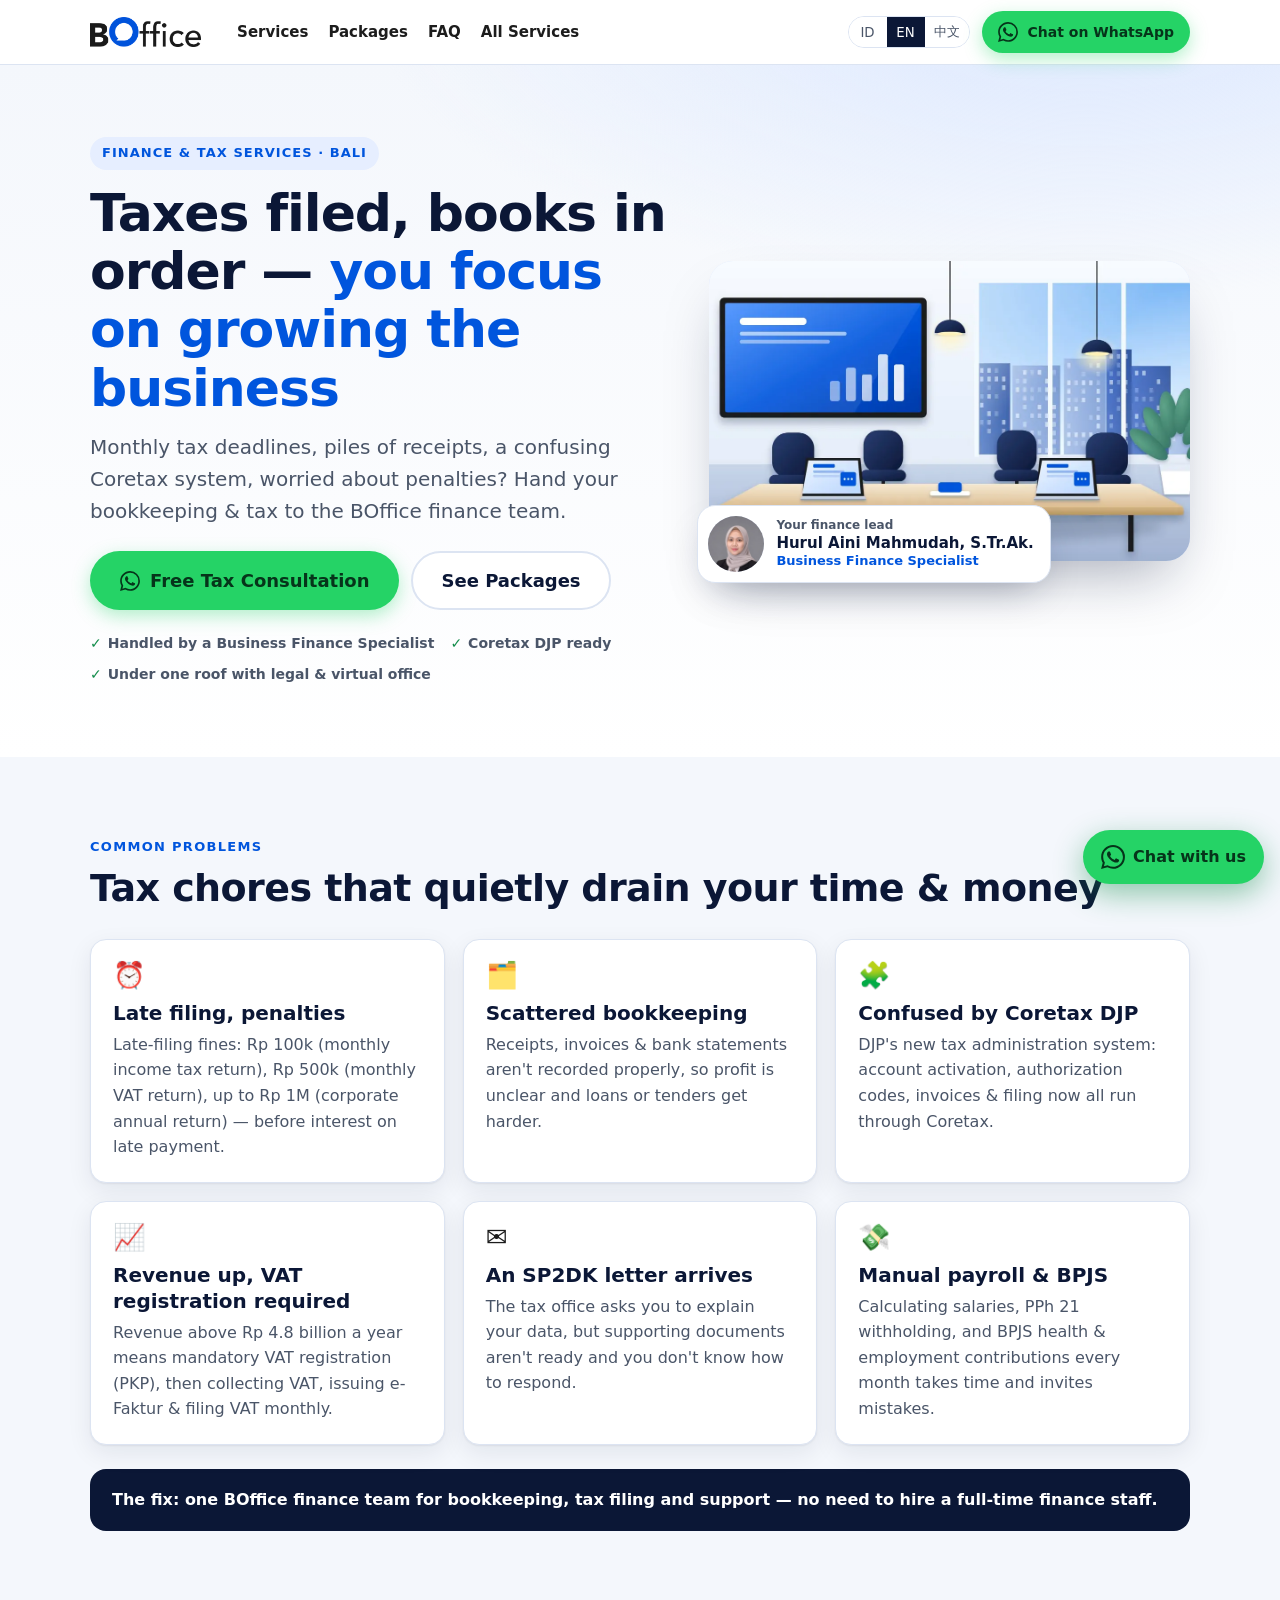
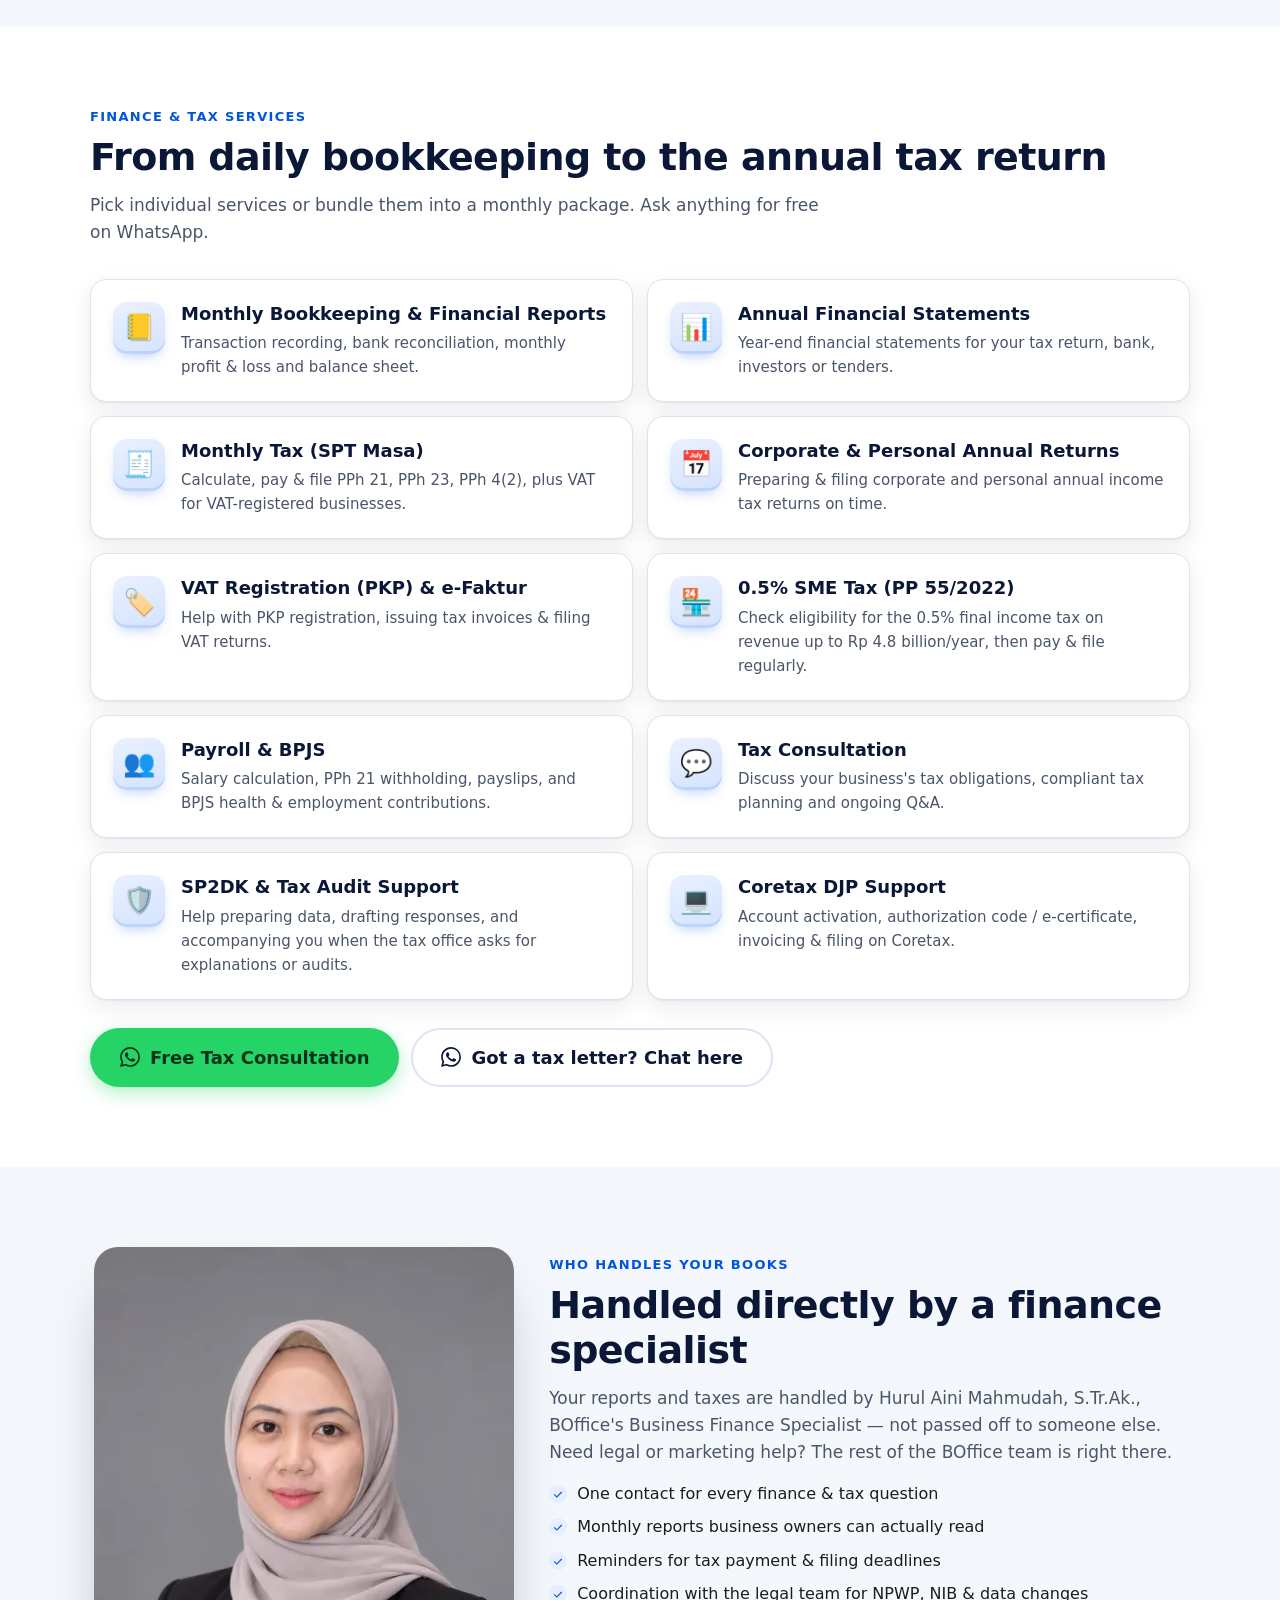
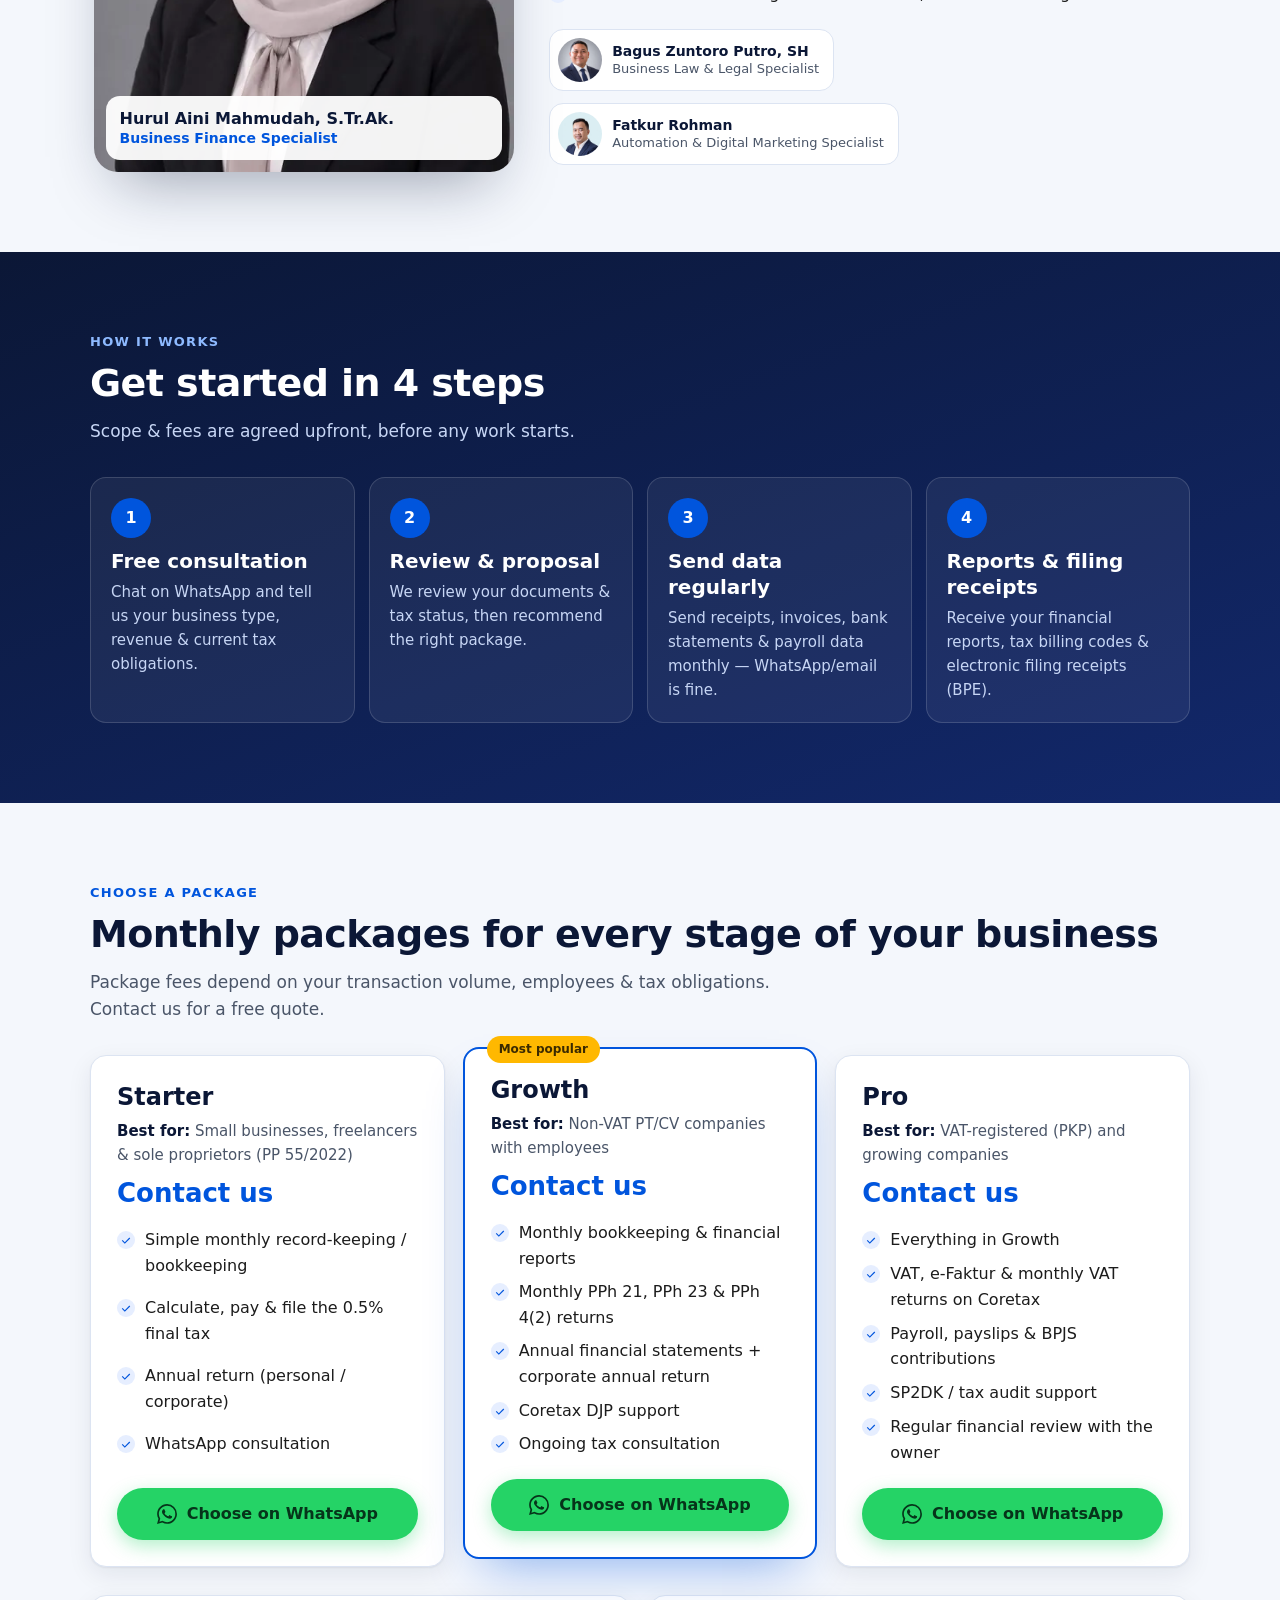
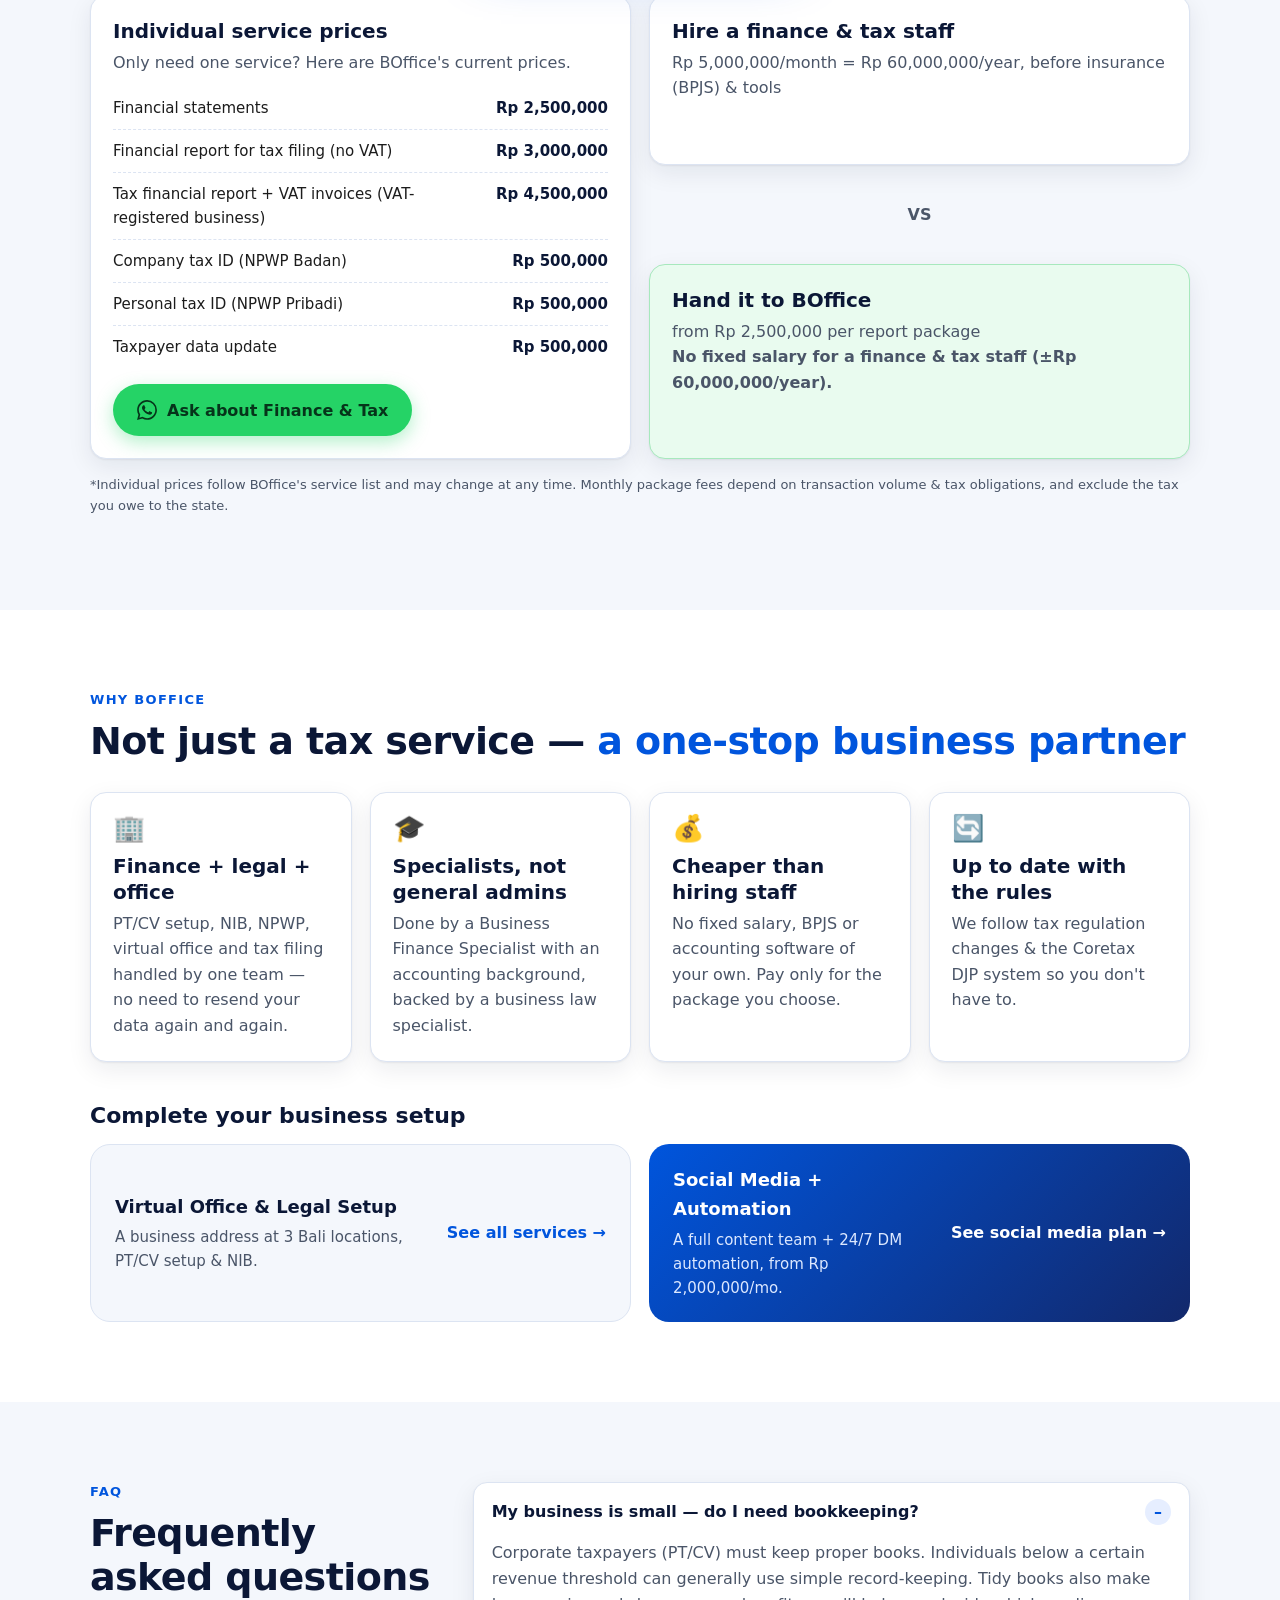
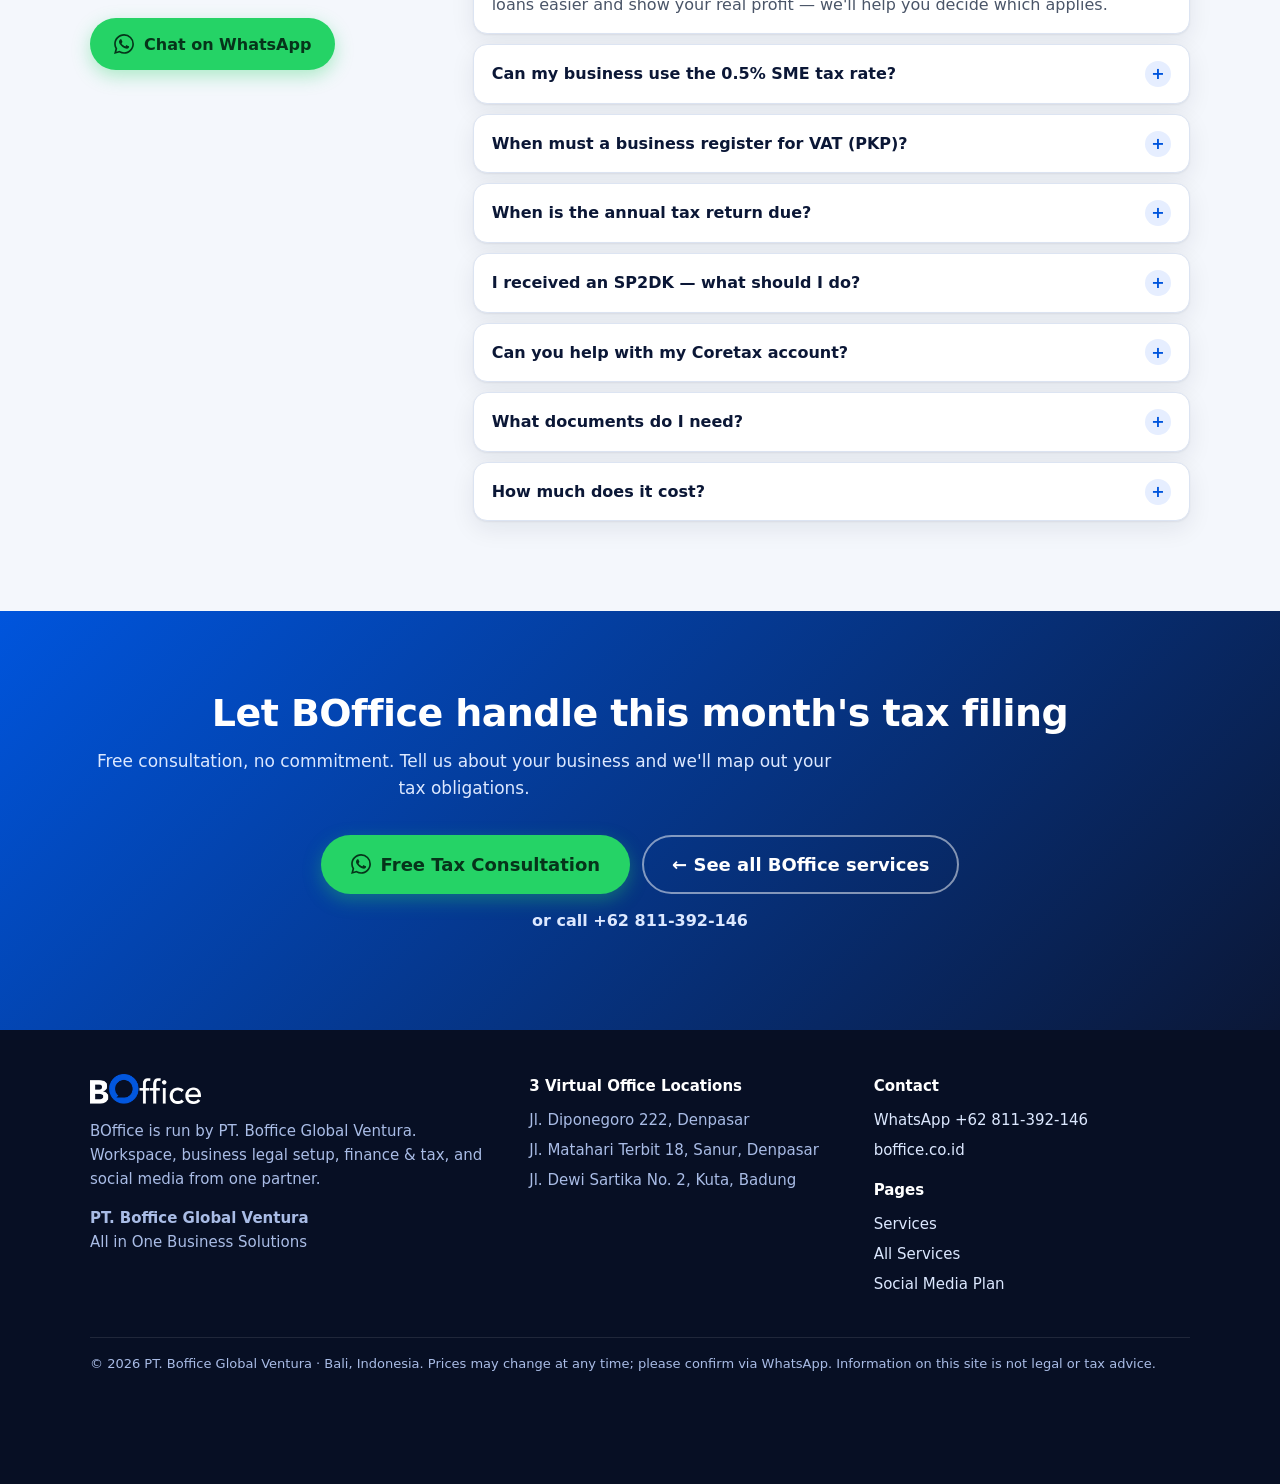
==== keuangan.html @ 2fb8b318 "Add Keuangan & Pajak landing page (ID/EN/ZH), nav links, gitignore" ====
<!doctype html>
<html lang="id"><head>
<meta charset="utf-8"><meta name="viewport" content="width=device-width,initial-scale=1">
<title data-i18n-title="keu_title">Jasa Pembukuan, Laporan Keuangan & Pajak di Bali | BOffice</title>
<meta name="description" content="Pembukuan bulanan, laporan keuangan, PPh 21/23/4(2), PPN & e-Faktur, SPT Tahunan, pajak UMKM 0,5%, payroll & BPJS, hingga pendampingan SP2DK & Coretax DJP. Konsultasi gratis via WhatsApp." data-i18n-meta="keu_desc">
<meta property="og:title" content="Jasa Pembukuan, Laporan Keuangan & Pajak di Bali | BOffice" data-i18n-meta="keu_title"><meta property="og:description" content="Pembukuan bulanan, laporan keuangan, PPh 21/23/4(2), PPN & e-Faktur, SPT Tahunan, pajak UMKM 0,5%, payroll & BPJS, hingga pendampingan SP2DK & Coretax DJP. Konsultasi gratis via WhatsApp." data-i18n-meta="keu_desc">
<meta property="og:type" content="website"><meta property="og:url" content="https://boffice.co.id/keuangan.html">
<meta property="og:image" content="https://boffice.co.id/assets/office.webp"><meta name="theme-color" content="#0B1736">
<link rel="canonical" href="https://boffice.co.id/keuangan.html">
<link rel="icon" href="assets/favicon.webp" type="image/webp">
<link rel="preload" as="image" href="assets/meeting.webp">
<link rel="stylesheet" href="assets/styles.css">
<script src="assets/i18n.js" defer></script>
<script type="application/ld+json">{"@context": "https://schema.org", "@type": "LocalBusiness", "name": "BOffice", "legalName": "PT. Boffice Global Ventura", "slogan": "All in One Business Solutions", "url": "https://boffice.co.id/", "telephone": "+62811392146", "image": "https://boffice.co.id/assets/office.webp", "address": [{"@type": "PostalAddress", "streetAddress": "Jl. Diponegoro 222", "addressLocality": "Denpasar", "addressRegion": "Bali", "addressCountry": "ID"}, {"@type": "PostalAddress", "streetAddress": "Jl. Matahari Terbit 18, Sanur", "addressLocality": "Denpasar", "addressRegion": "Bali", "addressCountry": "ID"}, {"@type": "PostalAddress", "streetAddress": "Jl. Dewi Sartika No. 2, Kuta", "addressLocality": "Badung", "addressRegion": "Bali", "addressCountry": "ID"}]}</script>
</head><body data-page="keuangan">
<svg width="0" height="0" style="position:absolute" aria-hidden="true"><symbol id="wa" viewBox="0 0 24 24"><path fill="currentColor" d="M17.472 14.382c-.297-.149-1.758-.867-2.03-.967-.273-.099-.471-.148-.67.15-.197.297-.767.966-.94 1.164-.173.199-.347.223-.644.075-.297-.15-1.255-.463-2.39-1.475-.883-.788-1.48-1.761-1.653-2.059-.173-.297-.018-.458.13-.606.134-.133.298-.347.446-.52.149-.174.198-.298.298-.497.099-.198.05-.371-.025-.52-.075-.149-.669-1.612-.916-2.207-.242-.579-.487-.5-.669-.51-.173-.008-.371-.01-.57-.01-.198 0-.52.074-.792.372-.272.297-1.04 1.016-1.04 2.479 0 1.462 1.065 2.875 1.213 3.074.149.198 2.096 3.2 5.077 4.487.709.306 1.262.489 1.694.625.712.227 1.36.195 1.871.118.571-.085 1.758-.719 2.006-1.413.248-.694.248-1.289.173-1.413-.074-.124-.272-.198-.57-.347m-5.421 7.403h-.004a9.87 9.87 0 01-5.031-1.378l-.361-.214-3.741.982.998-3.648-.235-.374a9.86 9.86 0 01-1.51-5.26c.001-5.45 4.436-9.884 9.888-9.884 2.64 0 5.122 1.03 6.988 2.898a9.825 9.825 0 012.893 6.994c-.003 5.45-4.437 9.884-9.885 9.884m8.413-18.297A11.815 11.815 0 0012.05 0C5.495 0 .16 5.335.157 11.892c0 2.096.547 4.142 1.588 5.945L.057 24l6.305-1.654a11.882 11.882 0 005.683 1.448h.005c6.554 0 11.89-5.335 11.893-11.893a11.821 11.821 0 00-3.48-8.413Z"/></symbol></svg>
<a class="skip" href="#main" data-i18n="skip">Langsung ke konten</a>
<header class="hd"><div class="wrap">
<a class="logo" href="index.html"><img src="assets/logo.webp" width="400" height="108" data-i18n-attr="alt:logo_alt" alt="Logo BOffice"></a>
<nav class="nav" aria-label="Menu"><a href="#layanan-keuangan" data-i18n="k_nav_svc">Layanan</a><a href="#paket" data-i18n="k_nav_pkg">Paket</a><a href="#faq" data-i18n="k_nav_faq">FAQ</a><a href="index.html" data-i18n="nav_home">Semua Layanan</a></nav><div class="sp"></div>
<div class="lang" role="group" data-i18n-attr="aria-label:lang_label" aria-label="Pilih bahasa"><button type="button" data-lang="id" aria-pressed="false">ID</button><button type="button" data-lang="en" aria-pressed="false">EN</button><button type="button" data-lang="zh" aria-pressed="false" lang="zh-Hans">中文</button></div>
<a class="btn btn-wa btn-sm" data-wa="wa_keu" href="https://wa.me/62811392146?text=Halo%20BOffice%2C%20saya%20ingin%20konsultasi%20gratis%20layanan%20keuangan%20%26%20pajak%20%28pembukuan%2C%20lapor%20pajak%20bulanan%2C%20SPT%20Tahunan%29." rel="noopener" target="_blank"><svg aria-hidden="true" focusable="false"><use href="#wa"/></svg><span data-i18n="wa_short">Chat WhatsApp</span></a>
</div></header>
<main id="main">

<section class="hero"><div class="wrap">
<div>
<span class="eyebrow" data-i18n="k_eyebrow">Layanan Keuangan & Pajak · Bali</span>
<h1 data-i18n="k_title">Pajak beres, laporan rapi — <em>Anda fokus kembangkan bisnis</em></h1>
<p class="lead" data-i18n="k_lead">Tenggat lapor pajak tiap bulan, nota menumpuk, Coretax membingungkan, takut kena denda? Serahkan pembukuan & pajak usaha Anda ke tim keuangan BOffice.</p>
<div class="ctas"><a class="btn btn-wa btn-lg" data-wa="wa_keu" href="https://wa.me/62811392146?text=Halo%20BOffice%2C%20saya%20ingin%20konsultasi%20gratis%20layanan%20keuangan%20%26%20pajak%20%28pembukuan%2C%20lapor%20pajak%20bulanan%2C%20SPT%20Tahunan%29." rel="noopener" target="_blank"><svg aria-hidden="true" focusable="false"><use href="#wa"/></svg><span data-i18n="k_cta">Konsultasi Pajak Gratis</span></a><a class="btn btn-ghost btn-lg" href="#paket" data-i18n="k_cta2">Lihat Paket</a></div>
<ul class="chips"><li data-i18n="k_chip1">Ditangani Business Finance Specialist</li><li data-i18n="k_chip2">Siap sistem Coretax DJP</li><li data-i18n="k_chip3">Satu atap dengan legal & virtual office</li></ul>
</div>
<div class="khero">
<div class="hero-img"><img src="assets/meeting.webp" width="1200" height="675" fetchpriority="high" data-i18n-attr="alt:k_img_alt" alt="Ruang meeting BOffice untuk konsultasi keuangan"></div>
<div class="kexp"><img src="assets/team-hurul.webp" width="480" height="600" data-i18n-attr="alt:t3_alt" alt="Foto Hurul Aini Mahmudah, S.Tr.Ak."><div><small data-i18n="k_exp_lbl">Penanggung jawab keuangan</small><b>Hurul Aini Mahmudah, S.Tr.Ak.</b><span data-i18n="t3_r">Business Finance Specialist</span></div></div>
</div>
</div></section>

<section class="alt" id="masalah"><div class="wrap">
<p class="kicker" data-i18n="kp_k">Masalah yang sering terjadi</p><h2 data-i18n="kp_h">Urusan pajak yang diam-diam menguras waktu & uang</h2>
<div class="grid g3" style="margin-top:28px"><div class="card"><div class="ic" aria-hidden="true">⏰</div><h3 data-i18n="kp1_h">Telat lapor, kena denda</h3><p data-i18n="kp1_p">Denda administrasi telat lapor SPT: Rp 100 ribu (SPT Masa PPh), Rp 500 ribu (SPT Masa PPN), hingga Rp 1 juta (SPT Tahunan Badan) — belum termasuk bunga jika telat bayar.</p></div><div class="card"><div class="ic" aria-hidden="true">🗂️</div><h3 data-i18n="kp2_h">Pembukuan tercecer</h3><p data-i18n="kp2_p">Nota, invoice & mutasi rekening tidak tercatat rapi, sehingga laba rugi tidak jelas dan sulit ajukan pinjaman atau tender.</p></div><div class="card"><div class="ic" aria-hidden="true">🧩</div><h3 data-i18n="kp3_h">Bingung Coretax DJP</h3><p data-i18n="kp3_p">Sistem administrasi pajak baru DJP: aktivasi akun, kode otorisasi, faktur & pelaporan kini lewat Coretax.</p></div><div class="card"><div class="ic" aria-hidden="true">📈</div><h3 data-i18n="kp4_h">Omzet naik, wajib PKP</h3><p data-i18n="kp4_p">Omzet di atas Rp 4,8 miliar/tahun wajib dikukuhkan PKP, lalu harus memungut PPN, membuat e-Faktur & lapor PPN tiap bulan.</p></div><div class="card"><div class="ic" aria-hidden="true">✉️</div><h3 data-i18n="kp5_h">Surat SP2DK datang</h3><p data-i18n="kp5_p">Kantor pajak meminta penjelasan data, padahal dokumen pendukung tidak siap dan tidak tahu harus menjawab apa.</p></div><div class="card"><div class="ic" aria-hidden="true">💸</div><h3 data-i18n="kp6_h">Payroll & BPJS manual</h3><p data-i18n="kp6_p">Hitung gaji, potong PPh 21, iuran BPJS Kesehatan & Ketenagakerjaan setiap bulan menyita waktu dan rawan salah.</p></div></div>
<p class="callout" data-i18n="kp_sol">Solusinya: satu tim keuangan BOffice yang mengurus pembukuan, lapor pajak, hingga pendampingan — tanpa rekrut staff keuangan tetap.</p>
</div></section>

<section id="layanan-keuangan"><div class="wrap">
<p class="kicker" data-i18n="ks_k">Layanan Keuangan & Pajak</p><h2 data-i18n="ks_h">Dari pembukuan harian sampai SPT Tahunan</h2><p class="sub" data-i18n="ks_sub">Ambil satuan atau gabungkan dalam paket bulanan. Semua bisa dikonsultasikan gratis via WhatsApp.</p>
<div class="ksvc"><div class="card ksv"><div class="kic" aria-hidden="true">📒</div><div><h3 data-i18n="ks1_h">Pembukuan & Laporan Keuangan Bulanan</h3><p data-i18n="ks1_p">Pencatatan transaksi, rekonsiliasi bank, laporan laba rugi & neraca setiap bulan.</p></div></div><div class="card ksv"><div class="kic" aria-hidden="true">📊</div><div><h3 data-i18n="ks2_h">Laporan Keuangan Tahunan</h3><p data-i18n="ks2_p">Laporan keuangan akhir tahun untuk lampiran SPT, bank, investor, atau tender.</p></div></div><div class="card ksv"><div class="kic" aria-hidden="true">🧾</div><div><h3 data-i18n="ks3_h">Pajak Bulanan (SPT Masa)</h3><p data-i18n="ks3_p">Hitung, setor & lapor PPh 21, PPh 23, PPh 4 ayat (2), serta PPN bagi usaha PKP.</p></div></div><div class="card ksv"><div class="kic" aria-hidden="true">📅</div><div><h3 data-i18n="ks4_h">SPT Tahunan Badan & Orang Pribadi</h3><p data-i18n="ks4_p">Penyusunan & pelaporan SPT Tahunan PPh Badan dan Orang Pribadi tepat waktu.</p></div></div><div class="card ksv"><div class="kic" aria-hidden="true">🏷️</div><div><h3 data-i18n="ks5_h">Pengukuhan PKP & e-Faktur</h3><p data-i18n="ks5_p">Pendampingan pengukuhan PKP, pembuatan faktur pajak & pelaporan PPN.</p></div></div><div class="card ksv"><div class="kic" aria-hidden="true">🏪</div><div><h3 data-i18n="ks6_h">Pajak UMKM 0,5% (PP 55/2022)</h3><p data-i18n="ks6_p">Cek kelayakan tarif PPh final 0,5% untuk omzet s.d. Rp 4,8 miliar/tahun, setor & lapor rutin.</p></div></div><div class="card ksv"><div class="kic" aria-hidden="true">👥</div><div><h3 data-i18n="ks7_h">Payroll & BPJS</h3><p data-i18n="ks7_p">Perhitungan gaji, potongan PPh 21, slip gaji, serta iuran BPJS Kesehatan & Ketenagakerjaan.</p></div></div><div class="card ksv"><div class="kic" aria-hidden="true">💬</div><div><h3 data-i18n="ks8_h">Konsultasi Pajak</h3><p data-i18n="ks8_p">Diskusi kewajiban pajak usaha Anda, perencanaan pajak yang patuh aturan, dan tanya jawab rutin.</p></div></div><div class="card ksv"><div class="kic" aria-hidden="true">🛡️</div><div><h3 data-i18n="ks9_h">Pendampingan SP2DK & Pemeriksaan</h3><p data-i18n="ks9_p">Bantu menyiapkan data, menyusun tanggapan, dan mendampingi saat diminta penjelasan atau diperiksa.</p></div></div><div class="card ksv"><div class="kic" aria-hidden="true">💻</div><div><h3 data-i18n="ks10_h">Pendampingan Coretax DJP</h3><p data-i18n="ks10_p">Aktivasi akun, kode otorisasi / sertifikat elektronik, pembuatan faktur & pelaporan di Coretax.</p></div></div></div>
<div class="ctas" style="margin-top:28px"><a class="btn btn-wa btn-lg" data-wa="wa_keu" href="https://wa.me/62811392146?text=Halo%20BOffice%2C%20saya%20ingin%20konsultasi%20gratis%20layanan%20keuangan%20%26%20pajak%20%28pembukuan%2C%20lapor%20pajak%20bulanan%2C%20SPT%20Tahunan%29." rel="noopener" target="_blank"><svg aria-hidden="true" focusable="false"><use href="#wa"/></svg><span data-i18n="k_cta">Konsultasi Pajak Gratis</span></a><a class="btn btn-ghost btn-lg" data-wa="wa_k_sp2dk" href="https://wa.me/62811392146?text=Halo%20BOffice%2C%20saya%20menerima%20surat%20dari%20kantor%20pajak%20%28SP2DK%20/%20pemeriksaan%29%20dan%20butuh%20pendampingan." rel="noopener" target="_blank"><svg aria-hidden="true" focusable="false"><use href="#wa"/></svg><span data-i18n="kfin_cta2">Dapat surat pajak? Chat di sini</span></a></div>
</div></section>

<section class="alt" id="spesialis"><div class="wrap kx">
<div class="kx-img"><img src="assets/team-hurul.webp" width="480" height="600" loading="lazy" decoding="async" data-i18n-attr="alt:t3_alt" alt="Foto Hurul Aini Mahmudah, S.Tr.Ak."><div class="kx-cap"><b>Hurul Aini Mahmudah, S.Tr.Ak.</b><span data-i18n="t3_r">Business Finance Specialist</span></div></div>
<div>
<p class="kicker" data-i18n="kx_k">Siapa yang menangani</p><h2 data-i18n="kx_h">Ditangani langsung oleh spesialis keuangan</h2>
<p class="sub" style="margin-bottom:8px" data-i18n="kx_p">Laporan dan pajak Anda dikerjakan oleh Hurul Aini Mahmudah, S.Tr.Ak., Business Finance Specialist BOffice — bukan dilempar ke pihak lain. Bila butuh legalitas atau pemasaran, tim BOffice lainnya siap membantu.</p>
<ul class="ticks"><li data-i18n="kx_f1">Satu kontak untuk semua pertanyaan keuangan & pajak</li><li data-i18n="kx_f2">Laporan bulanan yang mudah dipahami pemilik usaha</li><li data-i18n="kx_f3">Pengingat tenggat setor & lapor pajak</li><li data-i18n="kx_f4">Koordinasi dengan tim legal untuk NPWP, NIB & perubahan data</li></ul>
<div class="kmini">
<div><img src="assets/team-bagus.webp" width="480" height="600" loading="lazy" decoding="async" data-i18n-attr="alt:t1_alt" alt="Foto Bagus Zuntoro Putro, SH"><p><b>Bagus Zuntoro Putro, SH</b><span data-i18n="t1_r">Spesialis Hukum Bisnis dan Legal</span></p></div>
<div><img src="assets/team-fatkur.webp" width="480" height="600" loading="lazy" decoding="async" data-i18n-attr="alt:t2_alt" alt="Foto Fatkur Rohman"><p><b>Fatkur Rohman</b><span data-i18n="t2_r">Automation & Digital Marketing Spesialis</span></p></div>
</div>
</div>
</div></section>

<section class="dark" id="cara-kerja"><div class="wrap">
<p class="kicker" data-i18n="how_k">Cara Kerja</p><h2 data-i18n="kh_h">Mulai dalam 4 langkah</h2><p class="sub" data-i18n="kh_sub">Ruang lingkup & biaya disepakati di awal, sebelum pekerjaan dimulai.</p>
<ol class="steps"><li><h3 data-i18n="kh1_h">Konsultasi gratis</h3><p data-i18n="kh1_p">Chat WhatsApp, ceritakan jenis usaha, omzet & kewajiban pajak saat ini.</p></li><li><h3 data-i18n="kh2_h">Review & penawaran</h3><p data-i18n="kh2_p">Kami cek dokumen & status pajak, lalu rekomendasikan paket yang pas.</p></li><li><h3 data-i18n="kh3_h">Kirim data rutin</h3><p data-i18n="kh3_p">Setor nota, invoice, mutasi rekening & data karyawan tiap bulan — cukup via WhatsApp/email.</p></li><li><h3 data-i18n="kh4_h">Laporan & bukti lapor</h3><p data-i18n="kh4_p">Terima laporan keuangan, billing pajak & bukti penerimaan elektronik (BPE).</p></li></ol>
</div></section>

<section class="alt" id="paket"><div class="wrap">
<p class="kicker" data-i18n="kk_k">Pilih Paket</p><h2 data-i18n="kk_h">Paket bulanan sesuai tahap bisnis Anda</h2><p class="sub" data-i18n="kk_sub">Biaya paket disesuaikan jumlah transaksi, karyawan & kewajiban pajak. Hubungi kami untuk penawaran gratis.</p>
<div class="pks">
<div class="card pk">
<h3 class="pk-n" data-i18n="kk1_n">Starter</h3>
<p class="pk-fit"><b data-i18n="kk_fit">Cocok untuk:</b> <span data-i18n="kk1_fit">UMKM, freelancer & usaha perorangan (PP 55/2022)</span></p>
<div class="price" data-i18n="kk_contact">Hubungi kami</div>
<ul class="ticks"><li data-i18n="kk1_f1">Pencatatan / pembukuan sederhana bulanan</li><li data-i18n="kk1_f2">Hitung, setor & lapor PPh final 0,5%</li><li data-i18n="kk1_f3">SPT Tahunan (Orang Pribadi / Badan)</li><li data-i18n="kk1_f4">Konsultasi via WhatsApp</li></ul>
<a class="btn btn-wa pk-btn" data-wa="wa_k_starter" href="https://wa.me/62811392146?text=Halo%20BOffice%2C%20saya%20tertarik%20Paket%20Keuangan%20STARTER%20%28UMKM%20/%20pajak%200%2C5%25%20PP%2055/2022%29.%20Boleh%20info%20lebih%20lanjut%3F" rel="noopener" target="_blank"><svg aria-hidden="true" focusable="false"><use href="#wa"/></svg><span data-i18n="kk_pick">Pilih via WhatsApp</span></a>
</div>
<div class="card pk pk-hl"><span class="pk-tag" data-i18n="kk_pop">Paling diminati</span>
<h3 class="pk-n" data-i18n="kk2_n">Growth</h3>
<p class="pk-fit"><b data-i18n="kk_fit">Cocok untuk:</b> <span data-i18n="kk2_fit">PT/CV non-PKP yang sudah punya karyawan</span></p>
<div class="price" data-i18n="kk_contact">Hubungi kami</div>
<ul class="ticks"><li data-i18n="kk2_f1">Pembukuan & laporan keuangan bulanan</li><li data-i18n="kk2_f2">SPT Masa PPh 21, PPh 23 & PPh 4 ayat (2)</li><li data-i18n="kk2_f3">Laporan keuangan tahunan + SPT Tahunan Badan</li><li data-i18n="kk2_f4">Pendampingan Coretax DJP</li><li data-i18n="kk2_f5">Konsultasi pajak rutin</li></ul>
<a class="btn btn-wa pk-btn" data-wa="wa_k_growth" href="https://wa.me/62811392146?text=Halo%20BOffice%2C%20saya%20tertarik%20Paket%20Keuangan%20GROWTH%20%28pembukuan%20bulanan%20%2B%20PPh%2021/23/4%282%29%20%2B%20SPT%20Tahunan%20Badan%29.%20Boleh%20info%20lebih%20lanjut%3F" rel="noopener" target="_blank"><svg aria-hidden="true" focusable="false"><use href="#wa"/></svg><span data-i18n="kk_pick">Pilih via WhatsApp</span></a>
</div>
<div class="card pk">
<h3 class="pk-n" data-i18n="kk3_n">Pro</h3>
<p class="pk-fit"><b data-i18n="kk_fit">Cocok untuk:</b> <span data-i18n="kk3_fit">Usaha PKP & perusahaan yang berkembang</span></p>
<div class="price" data-i18n="kk_contact">Hubungi kami</div>
<ul class="ticks"><li data-i18n="kk3_f1">Semua di paket Growth</li><li data-i18n="kk3_f2">PPN, e-Faktur & SPT Masa PPN di Coretax</li><li data-i18n="kk3_f3">Payroll, slip gaji & iuran BPJS</li><li data-i18n="kk3_f4">Pendampingan SP2DK / pemeriksaan pajak</li><li data-i18n="kk3_f5">Review keuangan berkala bersama pemilik</li></ul>
<a class="btn btn-wa pk-btn" data-wa="wa_k_pro" href="https://wa.me/62811392146?text=Halo%20BOffice%2C%20saya%20tertarik%20Paket%20Keuangan%20PRO%20%28usaha%20PKP%3A%20PPN%20%26%20e-Faktur%20Coretax%2C%20payroll%20%26%20BPJS%29.%20Boleh%20info%20lebih%20lanjut%3F" rel="noopener" target="_blank"><svg aria-hidden="true" focusable="false"><use href="#wa"/></svg><span data-i18n="kk_pick">Pilih via WhatsApp</span></a>
</div>
</div>
<div class="feat" style="margin-top:28px">
<div class="card"><h3 data-i18n="kk_list_h">Harga layanan satuan</h3><p data-i18n="kk_list_p">Butuh satu layanan saja? Ini harga yang berlaku di BOffice.</p><ul class="plist">
<li><span data-i18n="fn1">Penyusunan laporan keuangan</span><b><span data-p="2500000">Rp 2.500.000</span></b></li>
<li><span data-i18n="fn2">Laporan keuangan untuk pelaporan pajak (tanpa PPN)</span><b><span data-p="3000000">Rp 3.000.000</span></b></li>
<li><span data-i18n="fn3">Laporan keuangan pajak + faktur PPN (usaha PKP)</span><b><span data-p="4500000">Rp 4.500.000</span></b></li>
<li><span data-i18n="fn4">NPWP Badan</span><b><span data-p="500000">Rp 500.000</span></b></li>
<li><span data-i18n="fn5">NPWP Pribadi</span><b><span data-p="500000">Rp 500.000</span></b></li>
<li><span data-i18n="fn6">Perubahan data wajib pajak</span><b><span data-p="500000">Rp 500.000</span></b></li>
</ul><a class="btn btn-wa" data-wa="wa_fin" href="https://wa.me/62811392146?text=Halo%20BOffice%2C%20saya%20ingin%20konsultasi%20laporan%20keuangan%20%26%20pajak%20usaha%20saya." rel="noopener" target="_blank"><svg aria-hidden="true" focusable="false"><use href="#wa"/></svg><span data-i18n="fn_cta">Konsultasi Keuangan & Pajak</span></a></div>
<div class="vs">
<div class="card bad"><h3 data-i18n="fn_vs_bad">Rekrut staff keuangan & pajak</h3><p data-i18n="fn_vs_bad_p">Rp 5.000.000/bulan = Rp 60.000.000/tahun, belum BPJS & tools</p></div>
<div class="vsx" data-i18n="vs">VS</div>
<div class="card good"><h3 data-i18n="fn_vs_good">Serahkan ke BOffice</h3><p data-i18n="fn_vs_good_p">mulai Rp 2.500.000 per paket laporan</p><p class="save" data-i18n="fn_save">Tanpa menanggung gaji tetap staff keuangan & pajak (±Rp 60.000.000/tahun).</p></div>
</div>
</div>
<p class="note" data-i18n="kk_note">*Harga satuan sesuai daftar layanan BOffice dan dapat berubah sewaktu-waktu. Biaya paket bulanan disesuaikan volume transaksi & kewajiban pajak; belum termasuk pajak terutang yang disetor ke negara.</p>
</div></section>

<section id="kenapa"><div class="wrap">
<p class="kicker" data-i18n="kw_k">Kenapa BOffice</p><h2 data-i18n="kw_h">Bukan sekadar jasa pajak — <em>mitra bisnis satu atap</em></h2>
<div class="grid g4" style="margin-top:28px"><div class="card"><div class="ic" aria-hidden="true">🏢</div><h3 data-i18n="kw1_h">Keuangan + legal + kantor</h3><p data-i18n="kw1_p">Pendirian PT/CV, NIB, NPWP, virtual office, hingga laporan pajak ditangani tim yang sama — data tidak perlu dikirim berulang.</p></div><div class="card"><div class="ic" aria-hidden="true">🎓</div><h3 data-i18n="kw2_h">Spesialis, bukan admin umum</h3><p data-i18n="kw2_p">Dikerjakan Business Finance Specialist dengan latar belakang akuntansi, didukung spesialis hukum bisnis.</p></div><div class="card"><div class="ic" aria-hidden="true">💰</div><h3 data-i18n="kw3_h">Lebih hemat dari rekrut staff</h3><p data-i18n="kw3_p">Tanpa gaji tetap, BPJS & software akuntansi sendiri. Bayar sesuai paket layanan yang diambil.</p></div><div class="card"><div class="ic" aria-hidden="true">🔄</div><h3 data-i18n="kw4_h">Ikut aturan terbaru</h3><p data-i18n="kw4_p">Mengikuti perubahan regulasi pajak & sistem Coretax DJP, jadi Anda tidak perlu memantau sendiri.</p></div></div>
<h3 style="margin:40px 0 14px;font-size:22px" data-i18n="kc_h">Lengkapi kebutuhan bisnis Anda</h3>
<div class="grid g2">
<a class="kcross" href="index.html#virtual-office"><div><b data-i18n="kc_vo_h">Virtual Office & Legalitas</b><span data-i18n="kc_vo_p">Alamat bisnis di 3 lokasi Bali, pendirian PT/CV & NIB.</span></div><em data-i18n="kc_vo_cta">Lihat semua layanan →</em></a>
<a class="kcross kcross-d" href="sosmed.html"><div><b data-i18n="kc_sm_h">Social Media + Automation</b><span data-i18n="kc_sm_p">Tim konten lengkap + otomasi DM 24 jam, mulai Rp 2.000.000/bln.</span></div><em data-i18n="kc_sm_cta">Lihat paket sosmed →</em></a>
</div>
</div></section>

<section class="alt" id="faq"><div class="wrap kfaq">
<div><p class="kicker" data-i18n="kf_k">FAQ</p><h2 data-i18n="kf_h">Pertanyaan yang sering diajukan</h2><div style="margin-top:18px"><a class="btn btn-wa" data-wa="wa_keu" href="https://wa.me/62811392146?text=Halo%20BOffice%2C%20saya%20ingin%20konsultasi%20gratis%20layanan%20keuangan%20%26%20pajak%20%28pembukuan%2C%20lapor%20pajak%20bulanan%2C%20SPT%20Tahunan%29." rel="noopener" target="_blank"><svg aria-hidden="true" focusable="false"><use href="#wa"/></svg><span data-i18n="wa_short">Chat WhatsApp</span></a></div></div>
<div><details class="qa" open><summary data-i18n="kf1_q">Usaha saya masih kecil, apakah perlu pembukuan?</summary><p data-i18n="kf1_a">Wajib pajak badan (PT/CV) wajib menyelenggarakan pembukuan. Orang pribadi dengan omzet di bawah batas tertentu umumnya boleh memakai pencatatan. Pembukuan yang rapi juga memudahkan Anda mengajukan pinjaman dan melihat laba sebenarnya — kami bantu tentukan mana yang sesuai.</p></details><details class="qa"><summary data-i18n="kf2_q">Apakah usaha saya bisa pakai tarif pajak UMKM 0,5%?</summary><p data-i18n="kf2_a">Tarif PPh final 0,5% berdasarkan PP 55/2022 berlaku untuk omzet s.d. Rp 4,8 miliar per tahun, dengan batas jangka waktu yang berbeda menurut jenis wajib pajak. Orang pribadi UMKM tidak dikenai PPh atas omzet s.d. Rp 500 juta per tahun. Kami cek kelayakan dan sisa masa berlakunya untuk usaha Anda.</p></details><details class="qa"><summary data-i18n="kf3_q">Kapan usaha wajib menjadi PKP?</summary><p data-i18n="kf3_a">Pengusaha dengan peredaran bruto lebih dari Rp 4,8 miliar dalam satu tahun buku wajib dikukuhkan sebagai PKP. Usaha di bawah batas itu boleh mendaftar sukarela, misalnya karena diminta klien. Kami bantu proses pengukuhan hingga pembuatan e-Faktur.</p></details><details class="qa"><summary data-i18n="kf4_q">Kapan batas lapor SPT Tahunan?</summary><p data-i18n="kf4_a">SPT Tahunan Orang Pribadi paling lambat 31 Maret, sedangkan SPT Tahunan Badan paling lambat akhir bulan keempat setelah tahun buku berakhir (30 April untuk tahun buku Januari–Desember).</p></details><details class="qa"><summary data-i18n="kf5_q">Saya menerima SP2DK, apa yang harus dilakukan?</summary><p data-i18n="kf5_a">Jangan diabaikan — SP2DK adalah permintaan penjelasan data dari kantor pajak dan biasanya ada batas waktu tanggapan. Kirimkan suratnya ke kami via WhatsApp; kami bantu telaah, siapkan data pendukung, dan susun tanggapan.</p></details><details class="qa"><summary data-i18n="kf6_q">Apakah bisa bantu akun Coretax?</summary><p data-i18n="kf6_a">Bisa. Kami dampingi aktivasi akun, pembuatan kode otorisasi / sertifikat elektronik, penunjukan PIC untuk badan, pembuatan faktur, hingga pelaporan SPT di Coretax DJP.</p></details><details class="qa"><summary data-i18n="kf7_q">Dokumen apa yang perlu disiapkan?</summary><p data-i18n="kf7_a">Umumnya: NPWP & NIB/akta usaha, mutasi rekening, nota & invoice penjualan/pembelian, serta data karyawan bila ada payroll. Daftar lengkap kami kirim setelah konsultasi.</p></details><details class="qa"><summary data-i18n="kf8_q">Berapa biayanya?</summary><p data-i18n="kf8_a">Harga satuan tercantum di atas (misalnya penyusunan laporan keuangan mulai Rp 2.500.000). Paket bulanan dihitung sesuai jumlah transaksi, karyawan & kewajiban pajak — konsultasi dan penawaran gratis via WhatsApp.</p></details></div>
</div></section>

<section class="final" id="kontak"><div class="wrap">
<h2 data-i18n="kfin_h">Lapor pajak bulan ini, biar BOffice yang urus</h2><p class="sub" data-i18n="kfin_sub">Konsultasi gratis, tanpa komitmen. Ceritakan kondisi usaha Anda, kami bantu petakan kewajiban pajaknya.</p>
<div class="ctas"><a class="btn btn-wa btn-lg" data-wa="wa_keu" href="https://wa.me/62811392146?text=Halo%20BOffice%2C%20saya%20ingin%20konsultasi%20gratis%20layanan%20keuangan%20%26%20pajak%20%28pembukuan%2C%20lapor%20pajak%20bulanan%2C%20SPT%20Tahunan%29." rel="noopener" target="_blank"><svg aria-hidden="true" focusable="false"><use href="#wa"/></svg><span data-i18n="k_cta">Konsultasi Pajak Gratis</span></a><a class="btn btn-ghost btn-lg" href="index.html" data-i18n="s_back">← Lihat semua layanan BOffice</a></div>
<p class="phone" data-i18n="fin_phone">atau hubungi +62 811-392-146</p>
</div></section>

</main>
<footer class="ft"><div class="wrap">
<div><img src="assets/logo_white.webp" width="400" height="108" loading="lazy" data-i18n-attr="alt:logo_alt" alt="Logo BOffice"><p data-i18n="ft_about">BOffice dikelola oleh PT. Boffice Global Ventura. Ruang kerja, legalitas, keuangan & pajak, hingga media sosial dalam satu mitra.</p><p><b>PT. Boffice Global Ventura</b><br><span data-i18n="tagline">All in One Business Solutions</span></p></div>
<div><h4 data-i18n="ft_loc">3 Lokasi Virtual Office</h4><ul><li data-i18n="loc1">Jl. Diponegoro 222, Denpasar</li><li data-i18n="loc2">Jl. Matahari Terbit 18, Sanur, Denpasar</li><li data-i18n="loc3">Jl. Dewi Sartika No. 2, Kuta, Badung</li></ul></div>
<div><h4 data-i18n="ft_contact">Kontak</h4><ul><li><a data-wa="wa_keu" href="https://wa.me/62811392146?text=Halo%20BOffice%2C%20saya%20ingin%20konsultasi%20gratis%20layanan%20keuangan%20%26%20pajak%20%28pembukuan%2C%20lapor%20pajak%20bulanan%2C%20SPT%20Tahunan%29." rel="noopener" target="_blank">WhatsApp +62 811-392-146</a></li><li><a href="https://boffice.co.id">boffice.co.id</a></li></ul>
<h4 style="margin-top:16px" data-i18n="ft_links">Halaman</h4><ul><li><a href="index.html#layanan" data-i18n="nav_services">Layanan</a></li><li><a href="index.html" data-i18n="nav_home">Semua Layanan</a></li><li><a href="sosmed.html" data-i18n="nav_sosmed">Paket Sosmed</a></li></ul></div>
<p class="copy" data-i18n="ft_copy">© 2026 PT. Boffice Global Ventura · Bali, Indonesia. Harga dapat berubah sewaktu-waktu; konsultasikan via WhatsApp. Informasi di situs ini bukan nasihat hukum atau pajak.</p>
</div></footer>
<a class="fab" data-wa="wa_keu" href="https://wa.me/62811392146?text=Halo%20BOffice%2C%20saya%20ingin%20konsultasi%20gratis%20layanan%20keuangan%20%26%20pajak%20%28pembukuan%2C%20lapor%20pajak%20bulanan%2C%20SPT%20Tahunan%29." rel="noopener" target="_blank" data-i18n-attr="aria-label:fab_aria" aria-label="Chat WhatsApp BOffice +62 811-392-146"><svg aria-hidden="true" focusable="false"><use href="#wa"/></svg><span data-i18n="fab">Chat Kami</span></a>
</body></html>
---- assets/styles.css ----
:root{--b:#0055DD;--b2:#0B5FFF;--bd:#0044B8;--n:#0B1736;--n2:#12286B;--ink:#1C1C1C;--mut:#4A5568;--bg:#F4F7FC;--line:#DCE4F2;--wa:#25D366;--wad:#128C4A;--r:16px;--sh:0 1px 2px rgba(11,23,54,.06),0 8px 24px rgba(11,23,54,.08)}
*{box-sizing:border-box}html{scroll-behavior:smooth;scroll-padding-top:72px}
body{margin:0;font:16px/1.6 system-ui,-apple-system,"Segoe UI",Roboto,Inter,"Helvetica Neue",Arial,"PingFang SC","Microsoft YaHei","Noto Sans SC",sans-serif;color:var(--ink);background:#fff;-webkit-font-smoothing:antialiased}
img{max-width:100%;height:auto;display:block}
a{color:var(--b)}
a:focus-visible,button:focus-visible{outline:3px solid #FFB800;outline-offset:3px;border-radius:8px}
.wrap{max-width:1140px;margin:0 auto;padding:0 20px}
.skip{position:absolute;left:-999px;top:8px;background:#fff;padding:8px 12px;z-index:99}.skip:focus{left:8px}
/* header */
.hd{position:sticky;top:0;z-index:50;background:rgba(255,255,255,.96);backdrop-filter:saturate(1.4) blur(8px);border-bottom:1px solid var(--line)}
.hd .wrap{display:flex;align-items:center;gap:12px;height:64px}
.hd .logo img{height:30px;width:auto}
.nav{display:none;gap:20px;margin-left:24px}
.nav a{color:var(--ink);text-decoration:none;font-weight:600;font-size:15px}.nav a:hover{color:var(--b)}
.sp{flex:1}
.lang{display:flex;border:1px solid var(--line);border-radius:999px;overflow:hidden}
.lang button{border:0;background:#fff;padding:6px 9px;font:600 13px/1 inherit;font-family:inherit;color:var(--mut);cursor:pointer;min-width:38px}
.lang button[aria-pressed=true]{background:var(--n);color:#fff}
.hd .btn-wa{display:none}
@media(min-width:900px){.nav{display:flex}.hd .btn-wa{display:inline-flex}}
/* buttons */
.btn{display:inline-flex;align-items:center;justify-content:center;gap:10px;padding:14px 22px;border-radius:999px;font-weight:700;font-size:16px;text-decoration:none;border:2px solid transparent;transition:transform .15s,box-shadow .15s;line-height:1.2;text-align:center}
.btn:hover{transform:translateY(-1px)}
.btn-wa{background:var(--wa);color:#06341A;box-shadow:0 6px 18px rgba(37,211,102,.35)}
.btn-wa:hover{background:#1fbe5a}
.btn-wa svg{width:20px;height:20px;flex:none}
.btn-sm{padding:9px 14px;font-size:14px}
.btn-ghost{background:#fff;color:var(--n);border-color:var(--line)}
.btn-ghost:hover{border-color:var(--b);color:var(--b)}
.btn-lg{padding:17px 28px;font-size:18px}
/* hero */
.hero{background:radial-gradient(1200px 500px at 85% -10%,#DCE8FF 0,transparent 60%),linear-gradient(180deg,#F4F7FC,#fff);padding:40px 0 48px}
.hero .wrap{display:grid;gap:32px;align-items:center}
@media(min-width:900px){.hero{padding:72px 0}.hero .wrap{grid-template-columns:1.1fr .9fr}}
.eyebrow{display:inline-block;font-size:13px;font-weight:700;letter-spacing:.08em;text-transform:uppercase;color:var(--b);background:#E6EEFF;padding:6px 12px;border-radius:999px}
h1{font-size:clamp(30px,6vw,52px);line-height:1.12;margin:14px 0 14px;color:var(--n);letter-spacing:-.02em}
h1 em,h2 em{font-style:normal;color:var(--b)}
.lead{font-size:clamp(17px,2.2vw,20px);color:var(--mut);margin:0 0 24px;max-width:38em}
.ctas{display:flex;flex-wrap:wrap;gap:12px}
.chips{display:flex;flex-wrap:wrap;gap:8px 16px;margin:22px 0 0;padding:0;list-style:none;font-size:14px;color:var(--mut);font-weight:600}
.chips li::before{content:"✓";color:var(--wad);font-weight:800;margin-right:6px}
.hero-img{border-radius:24px;overflow:hidden;box-shadow:0 30px 60px -20px rgba(11,23,54,.35);aspect-ratio:16/10;background:#DCE8FF}
.hero-img img{width:100%;height:100%;object-fit:cover}
.price-pill{display:inline-flex;align-items:baseline;gap:8px;background:var(--n);color:#fff;padding:10px 18px;border-radius:14px;margin:0 0 22px;font-weight:700}
.price-pill b{font-size:26px;color:#8EBAFF}
/* sections */
section{padding:56px 0}
@media(min-width:900px){section{padding:80px 0}}
.alt{background:var(--bg)}
.dark{background:linear-gradient(160deg,var(--n),var(--n2));color:#fff}
.dark h2,.dark h3{color:#fff}.dark .sub{color:#C7D6F5}
.kicker{font-size:13px;font-weight:800;letter-spacing:.1em;text-transform:uppercase;color:var(--b);margin:0 0 8px}
.dark .kicker{color:#8EBAFF}
h2{font-size:clamp(26px,4.2vw,38px);line-height:1.18;margin:0 0 12px;color:var(--n);letter-spacing:-.015em}
.sub{color:var(--mut);margin:0 0 32px;max-width:44em;font-size:17px}
.center{text-align:center}.center .sub{margin-left:auto;margin-right:auto}
h3{font-size:20px;line-height:1.3;margin:0 0 6px;color:var(--n)}
.grid{display:grid;gap:18px}
@media(min-width:640px){.g2{grid-template-columns:repeat(2,1fr)}.g3{grid-template-columns:repeat(2,1fr)}.g4{grid-template-columns:repeat(2,1fr)}}
@media(min-width:980px){.g3{grid-template-columns:repeat(3,1fr)}.g4{grid-template-columns:repeat(4,1fr)}}
.card{background:#fff;border:1px solid var(--line);border-radius:var(--r);padding:22px;box-shadow:var(--sh)}
.card p{margin:0;color:var(--mut)}
.num{display:inline-grid;place-items:center;width:36px;height:36px;border-radius:10px;background:#E6EEFF;color:var(--b);font-weight:800;margin-bottom:12px}
.ic{font-size:26px;line-height:1;margin-bottom:12px}
.callout{margin-top:24px;padding:18px 22px;border-radius:var(--r);background:var(--n);color:#fff;font-weight:600}
.callout a{color:#8EBAFF}
/* services */
.svc{scroll-margin-top:80px;margin-top:44px}
.svc:first-of-type{margin-top:0}
.svc-hd{display:flex;align-items:center;gap:12px;margin-bottom:16px}
.svc-hd .tag{font-size:12px;font-weight:800;letter-spacing:.08em;text-transform:uppercase;color:#fff;background:var(--b);padding:4px 10px;border-radius:999px}
.feat{display:grid;gap:18px}
@media(min-width:900px){.feat{grid-template-columns:1fr 1fr}}
.featured{background:linear-gradient(160deg,var(--n),var(--n2));color:#fff;border:0}
.featured h3{color:#fff}.featured p{color:#C7D6F5}
.big{font-size:34px;font-weight:800;color:#8EBAFF;line-height:1.1;margin:10px 0 2px}
.per{font-size:14px;color:#C7D6F5;margin-bottom:16px}
.ticks{list-style:none;padding:0;margin:14px 0 0;display:grid;gap:8px}
.ticks li{padding-left:28px;position:relative}
.ticks li::before{content:"";position:absolute;left:0;top:4px;width:18px;height:18px;border-radius:50%;background:#E6EEFF url("data:image/svg+xml,%3Csvg xmlns='http://www.w3.org/2000/svg' viewBox='0 0 20 20'%3E%3Cpath fill='%230055DD' d='M8 13.6 4.4 10l-1.4 1.4L8 16.4l9-9L15.6 6z'/%3E%3C/svg%3E") center/12px no-repeat}
.featured .ticks li::before{background-color:#fff}
.locs{list-style:none;padding:0;margin:16px 0 0;display:grid;gap:8px}
.locs li{background:rgba(255,255,255,.08);border:1px solid rgba(255,255,255,.15);border-radius:12px;padding:10px 14px;font-size:15px}
.locs b{color:#fff}
.plist{list-style:none;padding:0;margin:12px 0 0}
.plist li{display:flex;justify-content:space-between;gap:12px;padding:9px 0;border-bottom:1px dashed var(--line);font-size:15px}
.plist li:last-child{border-bottom:0}
.plist b{color:var(--n);white-space:nowrap}
.price{font-size:26px;font-weight:800;color:var(--b);margin:12px 0 4px;line-height:1.15}
.price small{font-size:14px;color:var(--mut);font-weight:600}
.strike{text-decoration:line-through;color:var(--mut);font-size:15px;font-weight:600}
.badge{display:inline-block;background:#FFE7E7;color:#B42318;font-size:12px;font-weight:800;padding:3px 9px;border-radius:999px;margin-left:6px;vertical-align:middle}
.card .btn{margin-top:16px}
.note{font-size:13px;color:var(--mut);margin-top:16px}
.dark .note{color:#A9BCE6}
.vs{display:grid;gap:14px;align-items:stretch}
@media(min-width:760px){.vs{grid-template-columns:1fr auto 1fr}}
.vs .vsx{display:grid;place-items:center;font-weight:800;color:var(--mut)}
.vs .bad{background:#fff}.vs .good{background:#E9FBEF;border-color:#A7E8BD}
.vs .good .price{color:var(--wad)}
.save{margin-top:14px;font-weight:700;color:var(--n)}
.teaser{display:grid;gap:22px;align-items:center;background:linear-gradient(135deg,#0055DD,#12286B);color:#fff;border-radius:24px;padding:28px}
.teaser h3{color:#fff;font-size:24px}.teaser p{color:#DCE8FF}
@media(min-width:900px){.teaser{grid-template-columns:1.4fr 1fr;padding:40px}}
.teaser .btn-ghost{background:transparent;color:#fff;border-color:rgba(255,255,255,.5)}
/* gallery */
.gal{display:grid;grid-template-columns:repeat(2,1fr);gap:12px;margin-top:24px}
@media(min-width:900px){.gal{grid-template-columns:repeat(4,1fr)}}
.gal img{border-radius:14px;aspect-ratio:4/3;object-fit:cover;width:100%;background:#DCE8FF}
/* steps */
.steps{list-style:none;padding:0;margin:0;display:grid;gap:14px;counter-reset:s}
@media(min-width:760px){.steps{grid-template-columns:repeat(4,1fr)}}
.steps li{counter-increment:s;background:#fff;border:1px solid var(--line);border-radius:var(--r);padding:20px;position:relative}
.steps li::before{content:counter(s);display:grid;place-items:center;width:40px;height:40px;border-radius:50%;background:var(--b);color:#fff;font-weight:800;margin-bottom:10px}
.steps p{margin:0;color:var(--mut);font-size:15px}
.dark .steps li{background:rgba(255,255,255,.06);border-color:rgba(255,255,255,.15)}
.dark .steps p{color:#C7D6F5}
/* team */
.team{display:grid;gap:20px}
@media(min-width:640px){.team{grid-template-columns:repeat(3,1fr)}}
.tm{background:#fff;border:1px solid var(--line);border-radius:20px;overflow:hidden;box-shadow:var(--sh);text-align:center}
.tm img{width:100%;aspect-ratio:4/5;object-fit:cover;background:#DCE8FF}
.tm div{padding:16px}
.tm h3{font-size:18px}.tm p{margin:0;color:var(--b);font-weight:600;font-size:15px}
/* bonus */
.bonus{display:grid;gap:18px}
@media(min-width:900px){.bonus{grid-template-columns:repeat(3,1fr)}}
.bn{position:relative;background:#fff;color:var(--ink);border-radius:20px;padding:26px;box-shadow:0 20px 40px -18px rgba(0,0,0,.45)}
.bn .bn-n{position:absolute;top:-14px;left:22px;background:#FFB800;color:#3A2A00;font-weight:800;font-size:13px;padding:5px 12px;border-radius:999px}
.bn h3{color:var(--n);margin-top:6px}.bn p{color:var(--mut);margin:0}
.bn .val{font-size:22px;font-weight:800;color:var(--b);margin:10px 0}
.bn.hl{outline:3px solid #FFB800}
.bn .ticks{font-size:15px}
.total{margin-top:26px;display:flex;flex-wrap:wrap;gap:12px 24px;align-items:center;justify-content:space-between;background:rgba(255,255,255,.08);border:1px dashed rgba(255,255,255,.35);border-radius:20px;padding:20px 24px}
.total b{font-size:clamp(28px,5vw,40px);color:#FFD466}
/* final cta */
.final{background:linear-gradient(135deg,#0055DD,#0B1736);color:#fff;text-align:center}
.final h2{color:#fff}.final .sub{color:#DCE8FF}
.offer{list-style:none;padding:0;margin:0 auto 28px;max-width:640px;text-align:left;display:grid;gap:10px}
.offer li{background:rgba(255,255,255,.1);border-radius:12px;padding:12px 16px;font-weight:600}
.final .btn-ghost{background:transparent;color:#fff;border-color:rgba(255,255,255,.5)}
.final .ctas{justify-content:center}
.phone{margin-top:14px;font-weight:700;color:#DCE8FF}
/* footer */
.ft{background:#070F24;color:#A9BCE6;padding:44px 0 96px;font-size:15px}
.ft .wrap{display:grid;gap:28px}
@media(min-width:900px){.ft .wrap{grid-template-columns:1.3fr 1fr 1fr}}
.ft img{height:30px;width:auto;margin-bottom:12px}
.ft h4{color:#fff;margin:0 0 10px;font-size:15px}
.ft ul{list-style:none;padding:0;margin:0;display:grid;gap:6px}
.ft a{color:#DCE8FF;text-decoration:none}.ft a:hover{text-decoration:underline}
.ft .copy{grid-column:1/-1;border-top:1px solid rgba(255,255,255,.1);padding-top:16px;font-size:13px}
/* floating WA */
.fab{position:fixed;right:16px;bottom:16px;z-index:60;display:inline-flex;align-items:center;gap:8px;background:var(--wa);color:#06341A;font-weight:800;text-decoration:none;border-radius:999px;padding:14px 18px;box-shadow:0 10px 30px rgba(18,140,74,.45)}
.fab svg{width:24px;height:24px}
@media(max-width:420px){.fab span{display:none}.fab{padding:15px}}
@media(prefers-reduced-motion:reduce){html{scroll-behavior:auto}.btn{transition:none}}
.feat .vs{grid-template-columns:1fr}.feat .vs .vsx{padding:2px 0}
/* keuangan page */
@media(min-width:900px) and (max-width:1080px){.hd .btn-wa{display:none}.nav{gap:16px;margin-left:16px}}
.khero{position:relative}
.kexp{position:absolute;left:-12px;bottom:-22px;display:flex;align-items:center;gap:12px;background:#fff;border:1px solid var(--line);border-radius:18px;padding:10px 16px 10px 10px;box-shadow:0 18px 40px -16px rgba(11,23,54,.35);max-width:calc(100% - 12px)}
.kexp img{width:56px;height:56px;border-radius:50%;object-fit:cover;object-position:top;flex:none;background:#DCE8FF}
.kexp div{display:grid;line-height:1.3}.kexp small{color:var(--mut);font-size:12px;font-weight:600}.kexp b{color:var(--n);font-size:15px}.kexp span{color:var(--b);font-size:13px;font-weight:600}
@media(max-width:899px){.kexp{left:12px}}
.ksvc{display:grid;gap:14px}
@media(min-width:760px){.ksvc{grid-template-columns:repeat(2,1fr)}}
.ksv{display:flex;gap:16px;align-items:flex-start}
.kic{flex:none;width:52px;height:52px;border-radius:14px;display:grid;place-items:center;font-size:26px;background:linear-gradient(160deg,#EAF1FF,#D4E3FF);box-shadow:inset 0 -3px 0 rgba(0,85,221,.12),0 6px 14px -6px rgba(0,85,221,.35)}
.ksv h3{font-size:18px}.ksv p{font-size:15px}
.kx{display:grid;gap:32px;align-items:center}
@media(min-width:900px){.kx{grid-template-columns:.8fr 1.2fr}}
.kx-img{position:relative;border-radius:24px;overflow:hidden;box-shadow:0 30px 60px -24px rgba(11,23,54,.4);max-width:420px;margin:0 auto;width:100%}
.kx-img img{width:100%;aspect-ratio:4/5;object-fit:cover;background:#DCE8FF}
.kx-cap{position:absolute;left:12px;right:12px;bottom:12px;background:rgba(255,255,255,.95);border-radius:14px;padding:12px 14px;display:grid;line-height:1.35}
.kx-cap b{color:var(--n)}.kx-cap span{color:var(--b);font-weight:600;font-size:14px}
.kmini{display:flex;flex-wrap:wrap;gap:12px;margin-top:22px}
.kmini>div{display:flex;align-items:center;gap:10px;background:#fff;border:1px solid var(--line);border-radius:14px;padding:8px 14px 8px 8px}
.kmini img{width:44px;height:44px;border-radius:50%;object-fit:cover;object-position:top}
.kmini p{margin:0;display:grid;line-height:1.3;font-size:14px}.kmini b{color:var(--n)}.kmini span{color:var(--mut);font-size:13px}
.pks{display:grid;gap:18px;align-items:stretch}
@media(min-width:900px){.pks{grid-template-columns:repeat(3,1fr)}}
.pk{position:relative;display:flex;flex-direction:column;padding:26px}
.pk .ticks{flex:1;margin-bottom:6px}
.pk-n{font-size:24px}
.pk-fit{font-size:15px}.pk-fit b{color:var(--n)}
.pk-hl{border:2px solid var(--b);box-shadow:0 24px 50px -20px rgba(0,85,221,.45)}
@media(min-width:900px){.pk-hl{transform:translateY(-8px)}}
.pk-tag{position:absolute;top:-13px;left:22px;background:#FFB800;color:#3A2A00;font-weight:800;font-size:12px;padding:4px 12px;border-radius:999px}
.pk-btn{width:100%}
.kcross{display:flex;justify-content:space-between;align-items:center;gap:16px;padding:22px 24px;border-radius:20px;text-decoration:none;background:var(--bg);border:1px solid var(--line);color:var(--ink);transition:transform .15s}
.kcross:hover{transform:translateY(-2px)}
.kcross div{display:grid;gap:4px}.kcross b{color:var(--n);font-size:18px}.kcross span{color:var(--mut);font-size:15px}
.kcross em{font-style:normal;font-weight:700;color:var(--b);white-space:nowrap}
.kcross-d{background:linear-gradient(135deg,#0055DD,#12286B);border:0}.kcross-d b,.kcross-d em{color:#fff}.kcross-d span{color:#DCE8FF}
@media(max-width:560px){.kcross{flex-direction:column;align-items:flex-start}}
.kfaq{display:grid;gap:24px}
@media(min-width:900px){.kfaq{grid-template-columns:.8fr 1.6fr;align-items:start}}
.qa{background:#fff;border:1px solid var(--line);border-radius:14px;margin-bottom:10px;box-shadow:var(--sh)}
.qa summary{cursor:pointer;list-style:none;padding:16px 48px 16px 18px;font-weight:700;color:var(--n);position:relative}
.qa summary::-webkit-details-marker{display:none}
.qa summary::after{content:"+";position:absolute;right:18px;top:50%;transform:translateY(-50%);width:26px;height:26px;border-radius:50%;background:#E6EEFF;color:var(--b);display:grid;place-items:center;font-weight:800}
.qa[open] summary::after{content:"–"}
.qa p{margin:0;padding:0 18px 16px;color:var(--mut)}
.ctas>.btn{max-width:100%}.btn span{min-width:0}
.btn svg{width:20px;height:20px;flex:none}
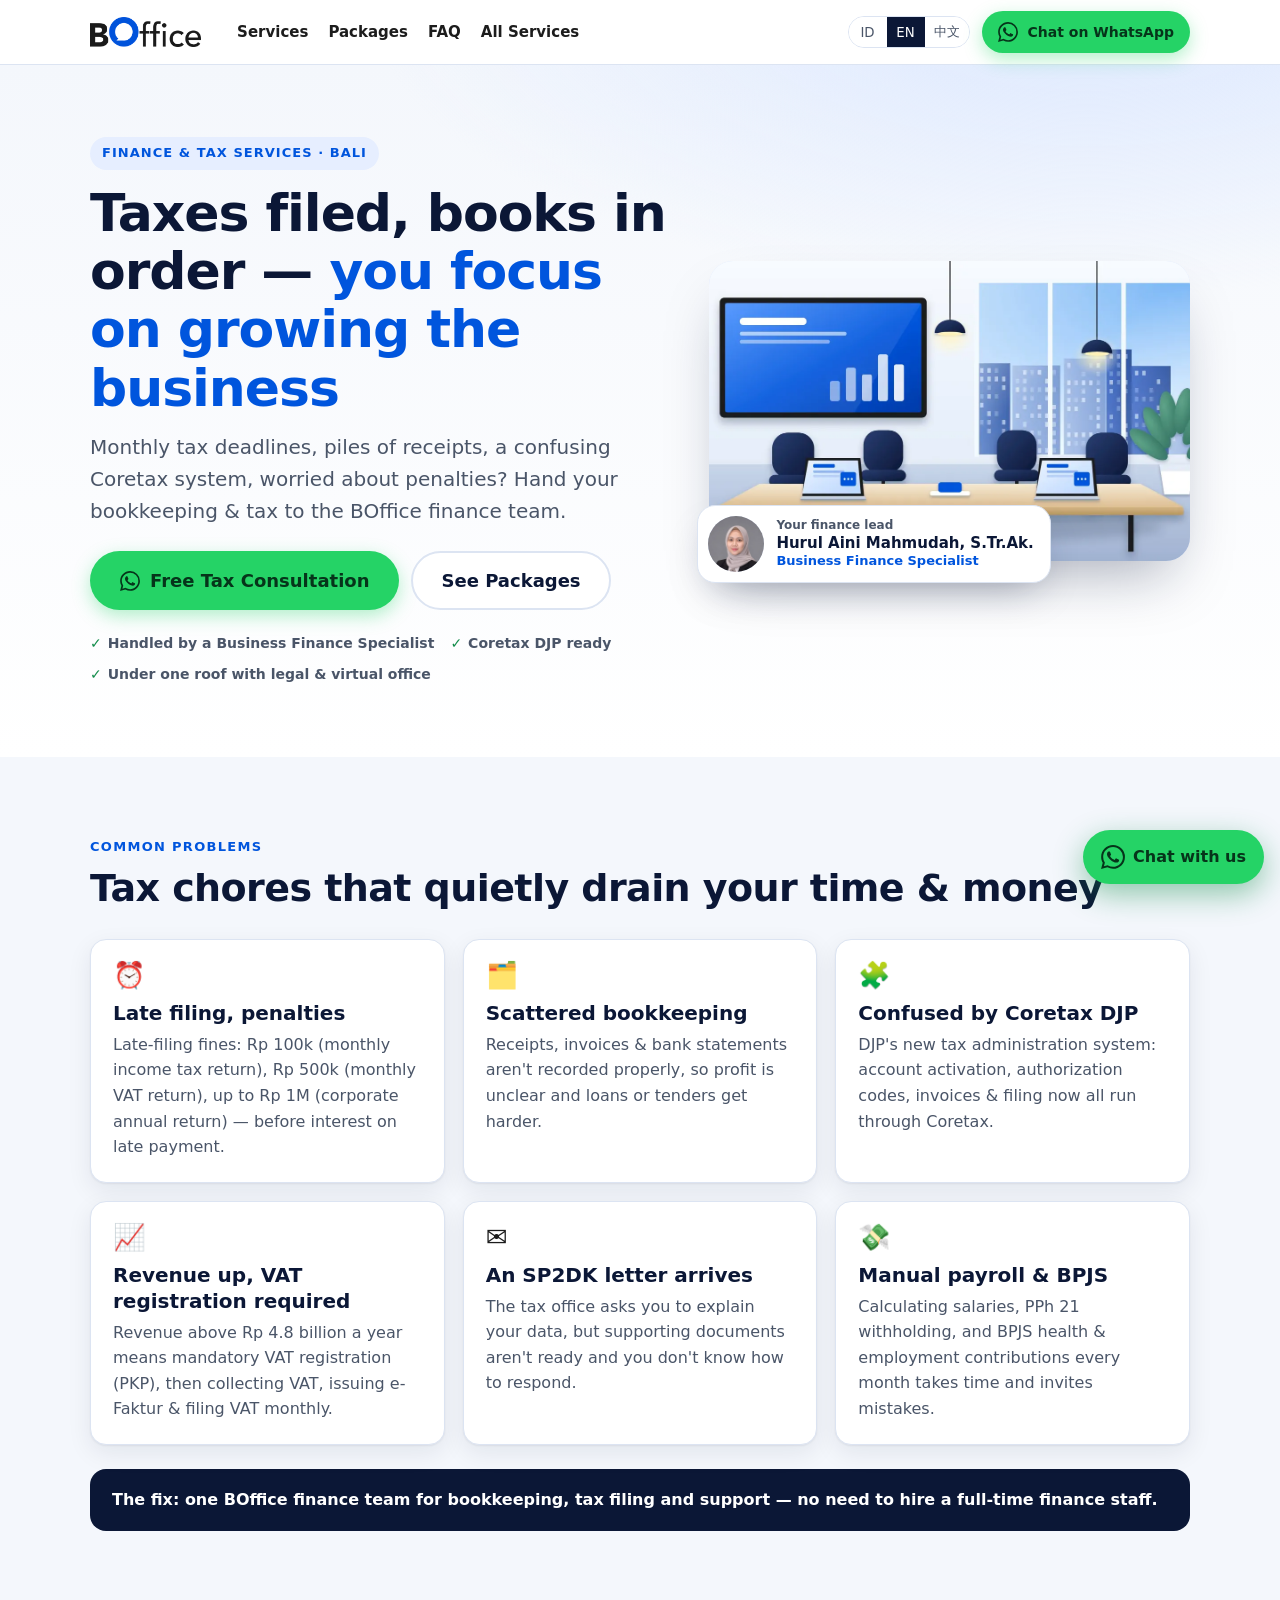
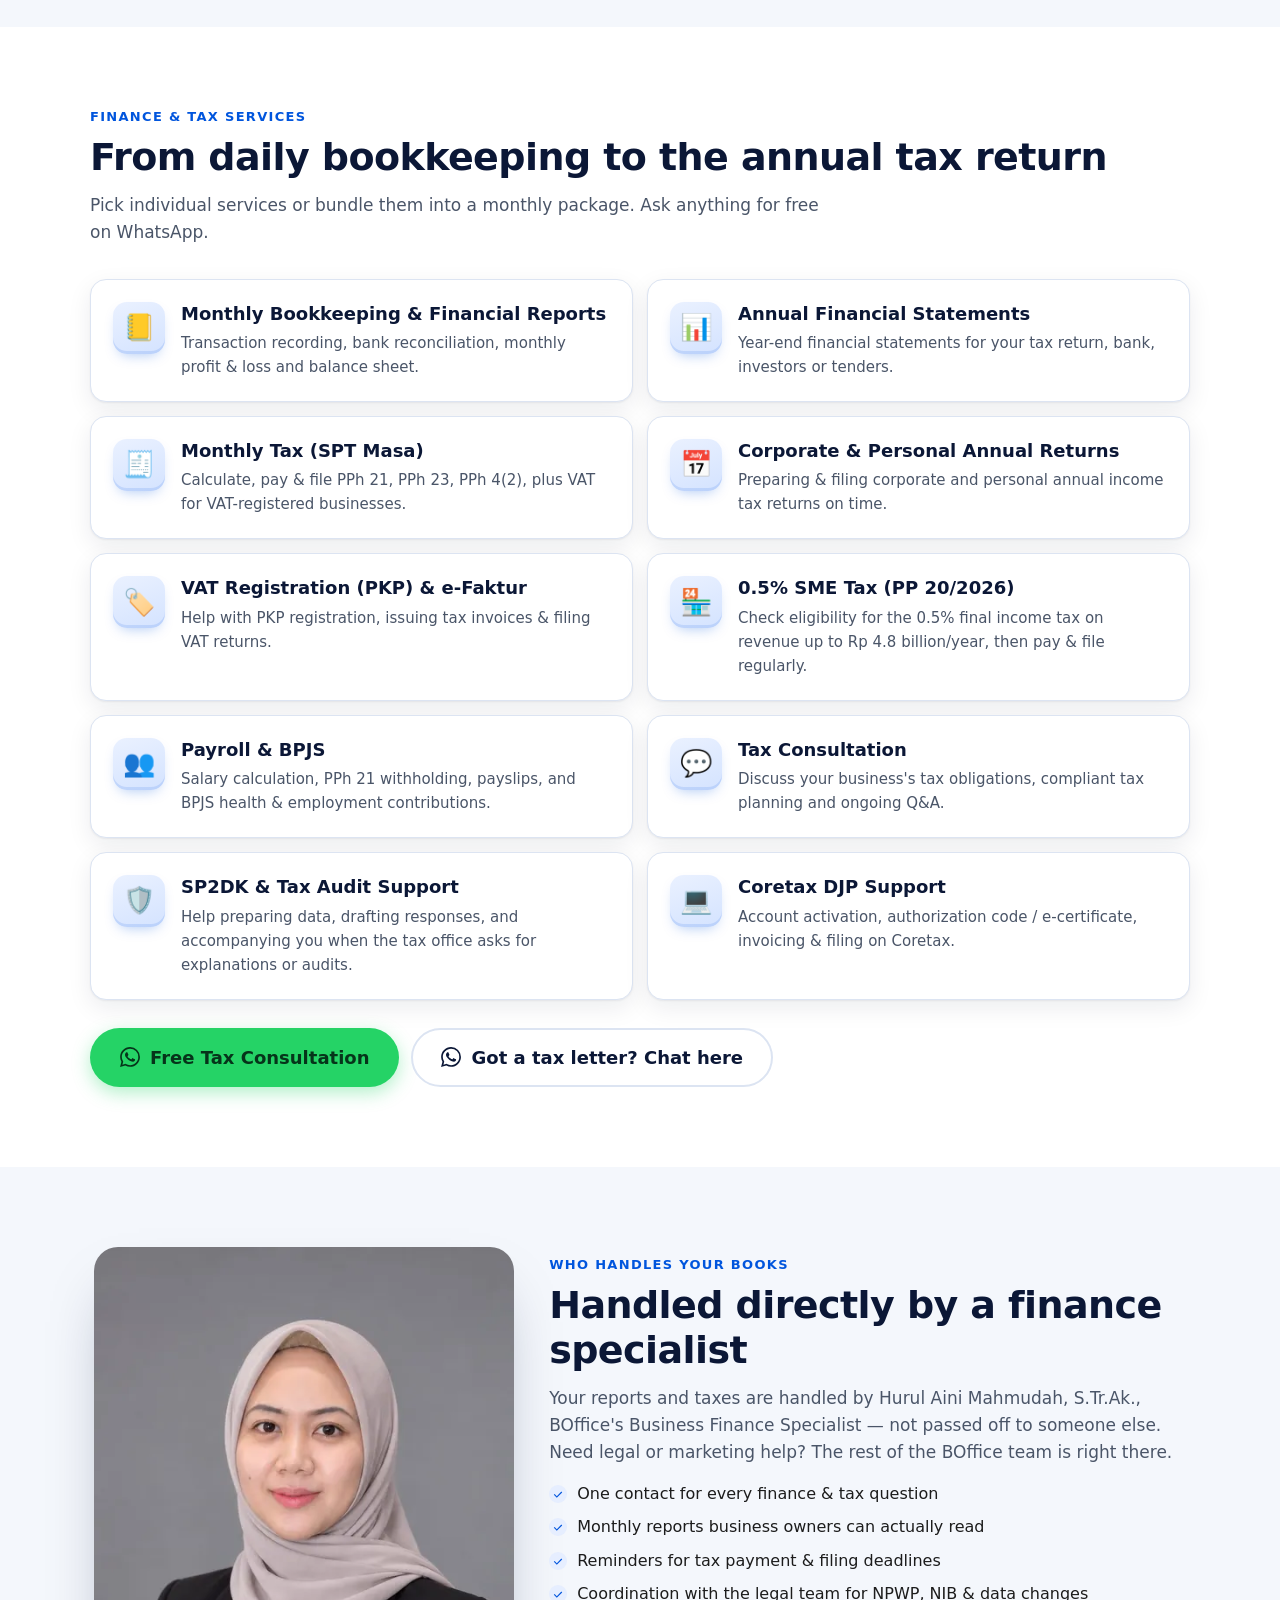
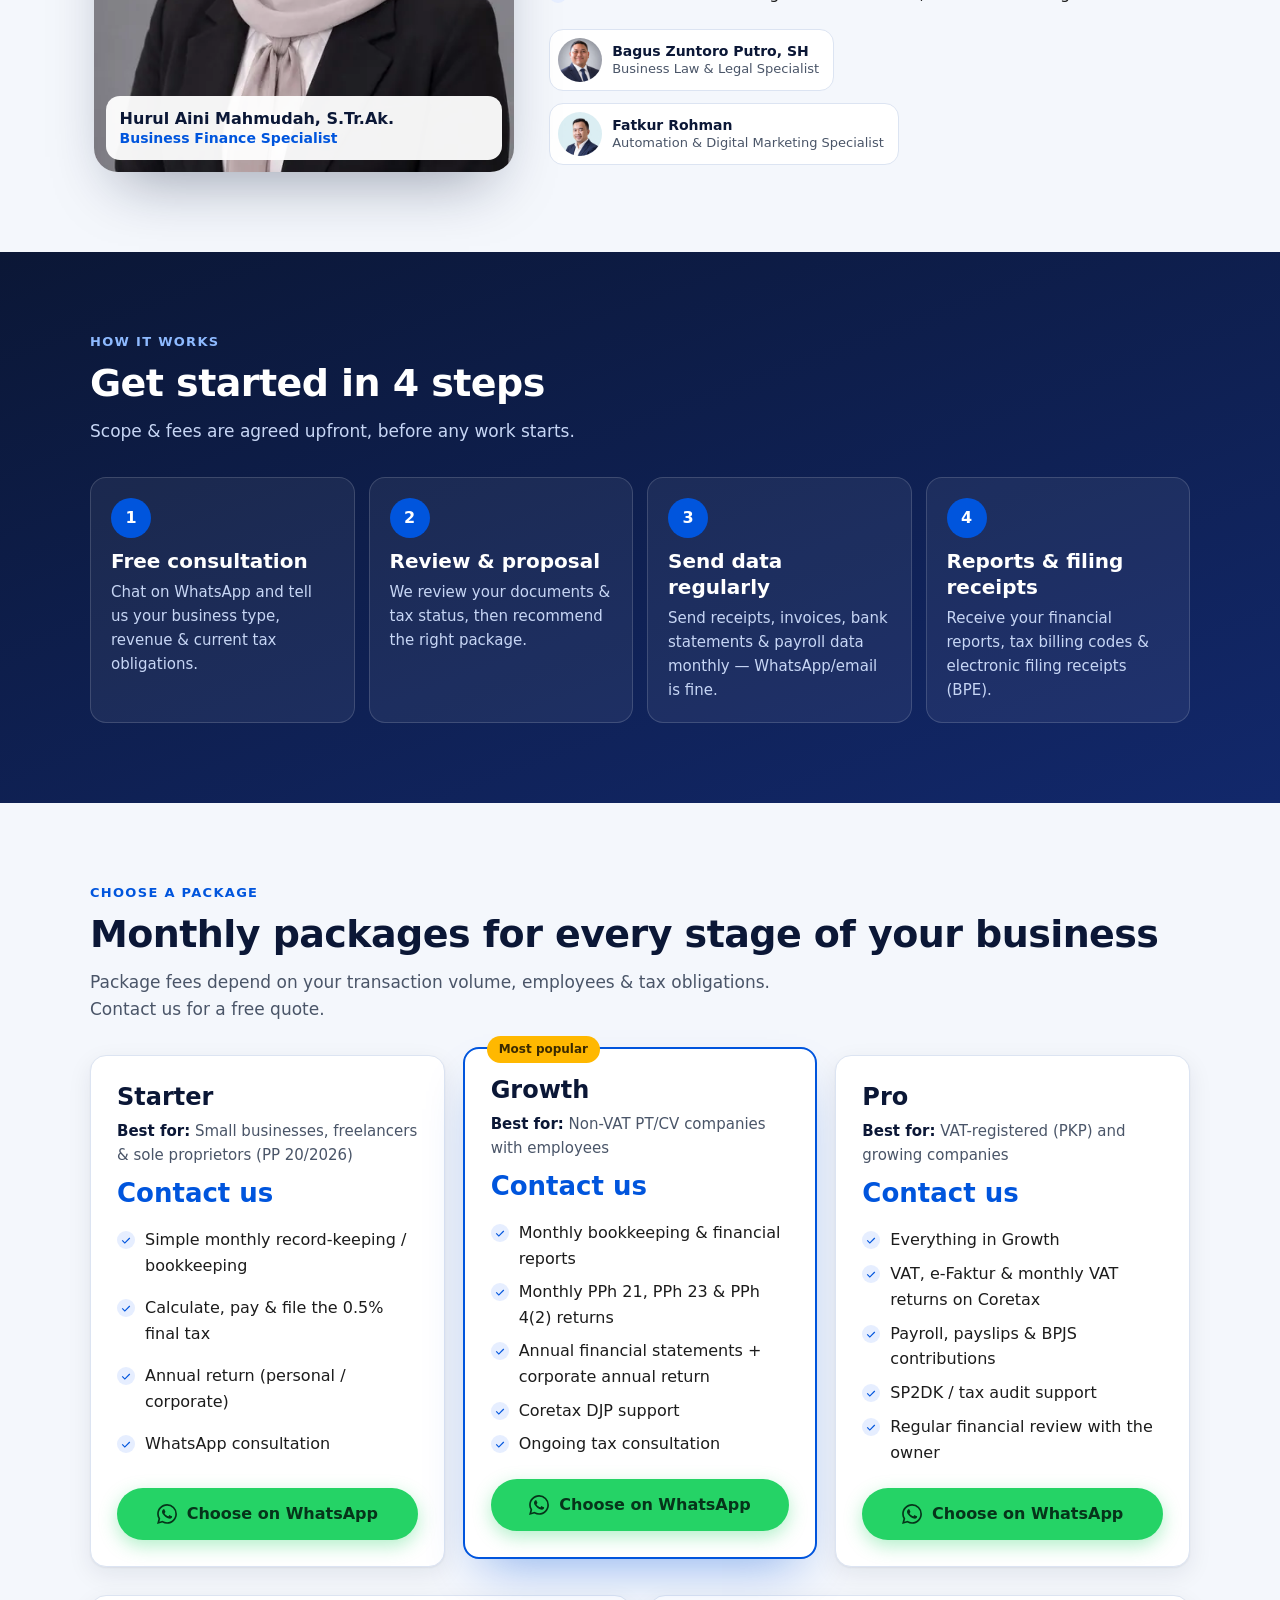
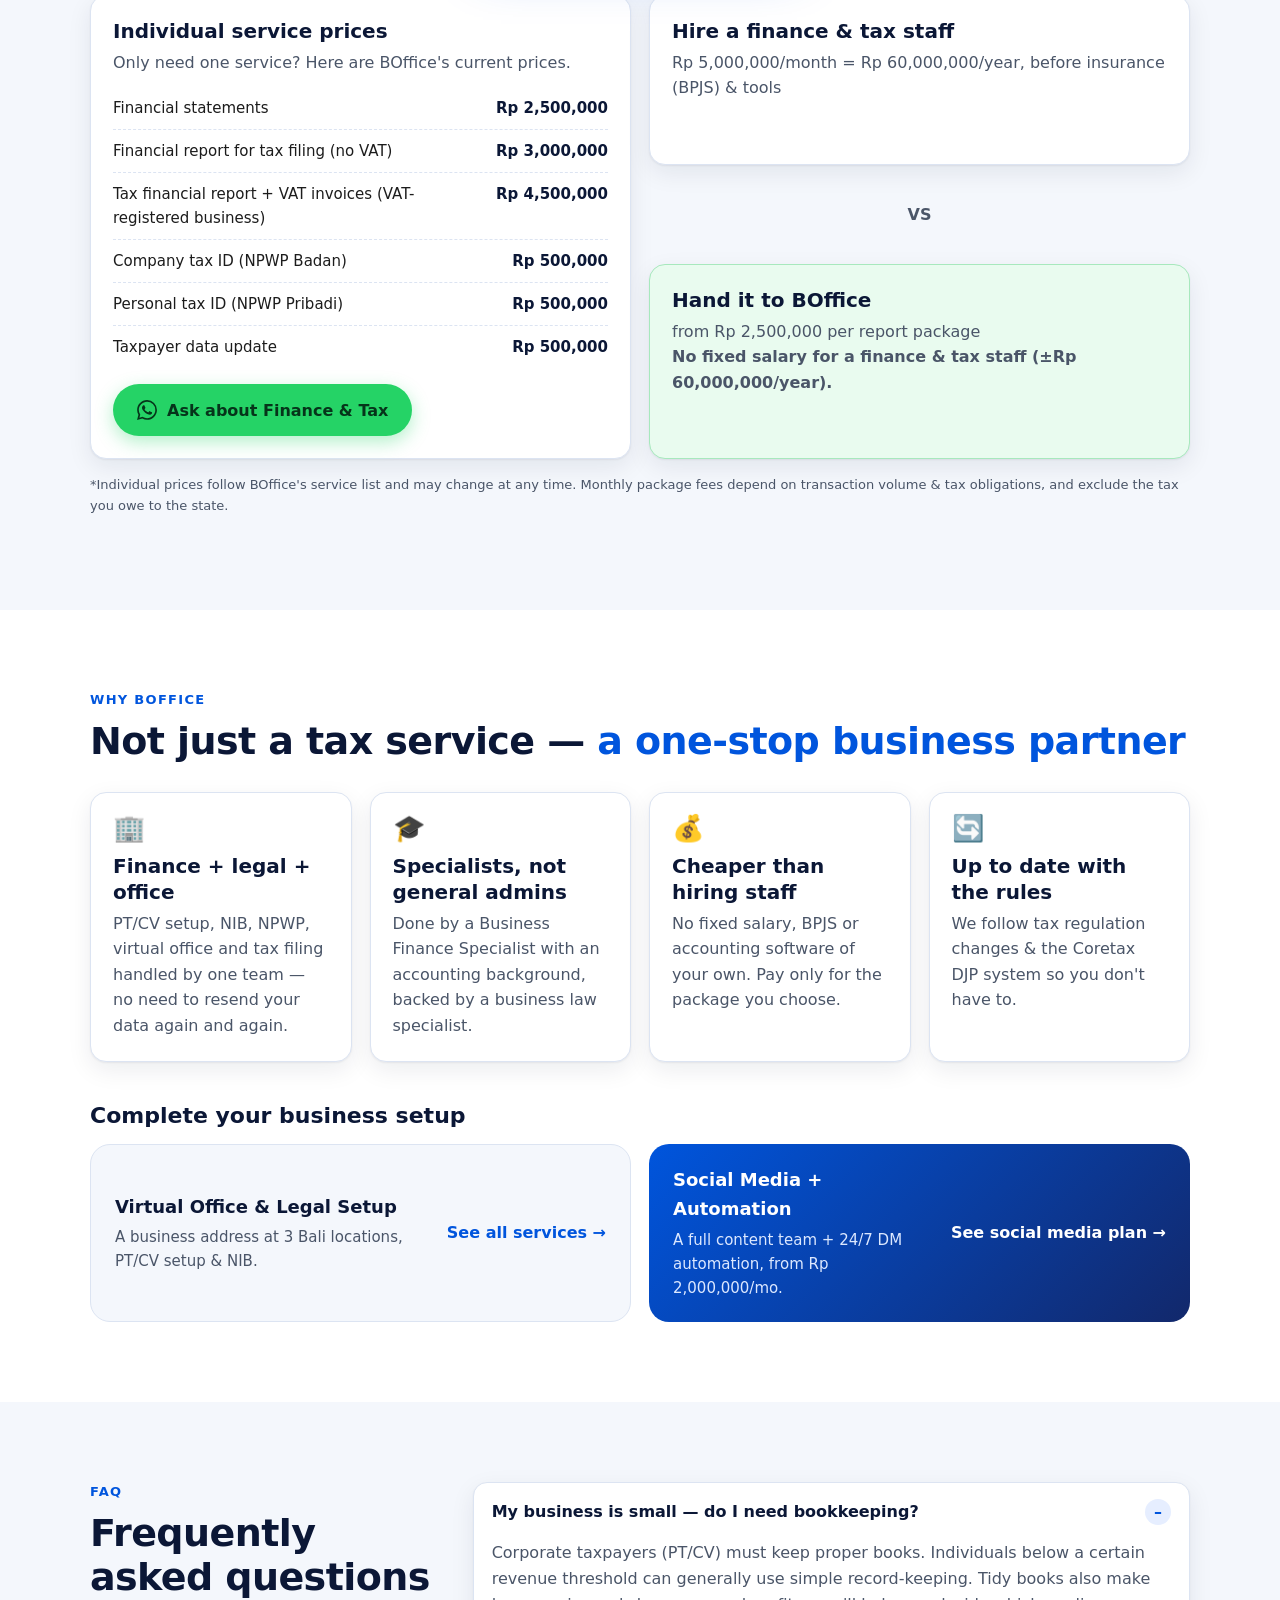
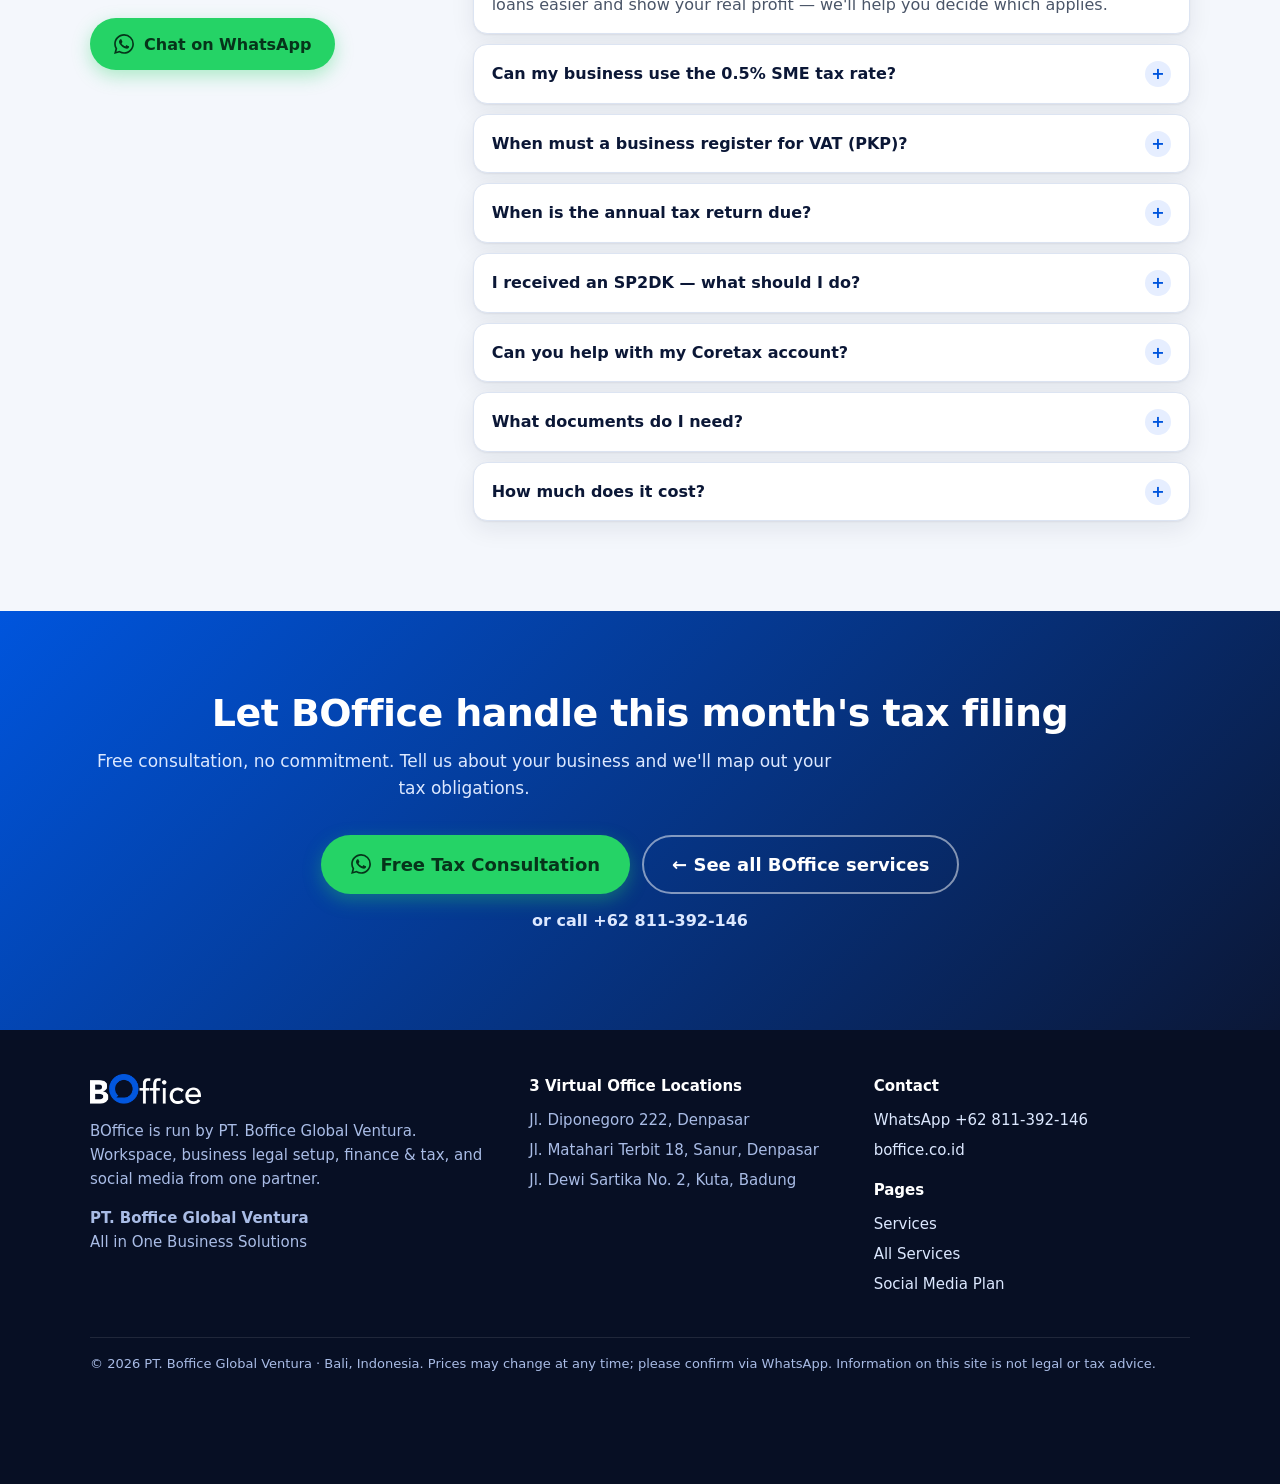
==== commit 673d4457: "Keuangan: update rujukan PPh final UMKM ke PP 20/2026 (ID/EN/ZH), sesuaikan FAQ" ====
--- a/keuangan.html
+++ b/keuangan.html
@@ -45,7 +45,7 @@
 
 <section id="layanan-keuangan"><div class="wrap">
 <p class="kicker" data-i18n="ks_k">Layanan Keuangan & Pajak</p><h2 data-i18n="ks_h">Dari pembukuan harian sampai SPT Tahunan</h2><p class="sub" data-i18n="ks_sub">Ambil satuan atau gabungkan dalam paket bulanan. Semua bisa dikonsultasikan gratis via WhatsApp.</p>
-<div class="ksvc"><div class="card ksv"><div class="kic" aria-hidden="true">📒</div><div><h3 data-i18n="ks1_h">Pembukuan & Laporan Keuangan Bulanan</h3><p data-i18n="ks1_p">Pencatatan transaksi, rekonsiliasi bank, laporan laba rugi & neraca setiap bulan.</p></div></div><div class="card ksv"><div class="kic" aria-hidden="true">📊</div><div><h3 data-i18n="ks2_h">Laporan Keuangan Tahunan</h3><p data-i18n="ks2_p">Laporan keuangan akhir tahun untuk lampiran SPT, bank, investor, atau tender.</p></div></div><div class="card ksv"><div class="kic" aria-hidden="true">🧾</div><div><h3 data-i18n="ks3_h">Pajak Bulanan (SPT Masa)</h3><p data-i18n="ks3_p">Hitung, setor & lapor PPh 21, PPh 23, PPh 4 ayat (2), serta PPN bagi usaha PKP.</p></div></div><div class="card ksv"><div class="kic" aria-hidden="true">📅</div><div><h3 data-i18n="ks4_h">SPT Tahunan Badan & Orang Pribadi</h3><p data-i18n="ks4_p">Penyusunan & pelaporan SPT Tahunan PPh Badan dan Orang Pribadi tepat waktu.</p></div></div><div class="card ksv"><div class="kic" aria-hidden="true">🏷️</div><div><h3 data-i18n="ks5_h">Pengukuhan PKP & e-Faktur</h3><p data-i18n="ks5_p">Pendampingan pengukuhan PKP, pembuatan faktur pajak & pelaporan PPN.</p></div></div><div class="card ksv"><div class="kic" aria-hidden="true">🏪</div><div><h3 data-i18n="ks6_h">Pajak UMKM 0,5% (PP 55/2022)</h3><p data-i18n="ks6_p">Cek kelayakan tarif PPh final 0,5% untuk omzet s.d. Rp 4,8 miliar/tahun, setor & lapor rutin.</p></div></div><div class="card ksv"><div class="kic" aria-hidden="true">👥</div><div><h3 data-i18n="ks7_h">Payroll & BPJS</h3><p data-i18n="ks7_p">Perhitungan gaji, potongan PPh 21, slip gaji, serta iuran BPJS Kesehatan & Ketenagakerjaan.</p></div></div><div class="card ksv"><div class="kic" aria-hidden="true">💬</div><div><h3 data-i18n="ks8_h">Konsultasi Pajak</h3><p data-i18n="ks8_p">Diskusi kewajiban pajak usaha Anda, perencanaan pajak yang patuh aturan, dan tanya jawab rutin.</p></div></div><div class="card ksv"><div class="kic" aria-hidden="true">🛡️</div><div><h3 data-i18n="ks9_h">Pendampingan SP2DK & Pemeriksaan</h3><p data-i18n="ks9_p">Bantu menyiapkan data, menyusun tanggapan, dan mendampingi saat diminta penjelasan atau diperiksa.</p></div></div><div class="card ksv"><div class="kic" aria-hidden="true">💻</div><div><h3 data-i18n="ks10_h">Pendampingan Coretax DJP</h3><p data-i18n="ks10_p">Aktivasi akun, kode otorisasi / sertifikat elektronik, pembuatan faktur & pelaporan di Coretax.</p></div></div></div>
+<div class="ksvc"><div class="card ksv"><div class="kic" aria-hidden="true">📒</div><div><h3 data-i18n="ks1_h">Pembukuan & Laporan Keuangan Bulanan</h3><p data-i18n="ks1_p">Pencatatan transaksi, rekonsiliasi bank, laporan laba rugi & neraca setiap bulan.</p></div></div><div class="card ksv"><div class="kic" aria-hidden="true">📊</div><div><h3 data-i18n="ks2_h">Laporan Keuangan Tahunan</h3><p data-i18n="ks2_p">Laporan keuangan akhir tahun untuk lampiran SPT, bank, investor, atau tender.</p></div></div><div class="card ksv"><div class="kic" aria-hidden="true">🧾</div><div><h3 data-i18n="ks3_h">Pajak Bulanan (SPT Masa)</h3><p data-i18n="ks3_p">Hitung, setor & lapor PPh 21, PPh 23, PPh 4 ayat (2), serta PPN bagi usaha PKP.</p></div></div><div class="card ksv"><div class="kic" aria-hidden="true">📅</div><div><h3 data-i18n="ks4_h">SPT Tahunan Badan & Orang Pribadi</h3><p data-i18n="ks4_p">Penyusunan & pelaporan SPT Tahunan PPh Badan dan Orang Pribadi tepat waktu.</p></div></div><div class="card ksv"><div class="kic" aria-hidden="true">🏷️</div><div><h3 data-i18n="ks5_h">Pengukuhan PKP & e-Faktur</h3><p data-i18n="ks5_p">Pendampingan pengukuhan PKP, pembuatan faktur pajak & pelaporan PPN.</p></div></div><div class="card ksv"><div class="kic" aria-hidden="true">🏪</div><div><h3 data-i18n="ks6_h">Pajak UMKM 0,5% (PP 20/2026)</h3><p data-i18n="ks6_p">Cek kelayakan tarif PPh final 0,5% untuk omzet s.d. Rp 4,8 miliar/tahun, setor & lapor rutin.</p></div></div><div class="card ksv"><div class="kic" aria-hidden="true">👥</div><div><h3 data-i18n="ks7_h">Payroll & BPJS</h3><p data-i18n="ks7_p">Perhitungan gaji, potongan PPh 21, slip gaji, serta iuran BPJS Kesehatan & Ketenagakerjaan.</p></div></div><div class="card ksv"><div class="kic" aria-hidden="true">💬</div><div><h3 data-i18n="ks8_h">Konsultasi Pajak</h3><p data-i18n="ks8_p">Diskusi kewajiban pajak usaha Anda, perencanaan pajak yang patuh aturan, dan tanya jawab rutin.</p></div></div><div class="card ksv"><div class="kic" aria-hidden="true">🛡️</div><div><h3 data-i18n="ks9_h">Pendampingan SP2DK & Pemeriksaan</h3><p data-i18n="ks9_p">Bantu menyiapkan data, menyusun tanggapan, dan mendampingi saat diminta penjelasan atau diperiksa.</p></div></div><div class="card ksv"><div class="kic" aria-hidden="true">💻</div><div><h3 data-i18n="ks10_h">Pendampingan Coretax DJP</h3><p data-i18n="ks10_p">Aktivasi akun, kode otorisasi / sertifikat elektronik, pembuatan faktur & pelaporan di Coretax.</p></div></div></div>
 <div class="ctas" style="margin-top:28px"><a class="btn btn-wa btn-lg" data-wa="wa_keu" href="https://wa.me/62811392146?text=Halo%20BOffice%2C%20saya%20ingin%20konsultasi%20gratis%20layanan%20keuangan%20%26%20pajak%20%28pembukuan%2C%20lapor%20pajak%20bulanan%2C%20SPT%20Tahunan%29." rel="noopener" target="_blank"><svg aria-hidden="true" focusable="false"><use href="#wa"/></svg><span data-i18n="k_cta">Konsultasi Pajak Gratis</span></a><a class="btn btn-ghost btn-lg" data-wa="wa_k_sp2dk" href="https://wa.me/62811392146?text=Halo%20BOffice%2C%20saya%20menerima%20surat%20dari%20kantor%20pajak%20%28SP2DK%20/%20pemeriksaan%29%20dan%20butuh%20pendampingan." rel="noopener" target="_blank"><svg aria-hidden="true" focusable="false"><use href="#wa"/></svg><span data-i18n="kfin_cta2">Dapat surat pajak? Chat di sini</span></a></div>
 </div></section>
 
@@ -72,10 +72,10 @@
 <div class="pks">
 <div class="card pk">
 <h3 class="pk-n" data-i18n="kk1_n">Starter</h3>
-<p class="pk-fit"><b data-i18n="kk_fit">Cocok untuk:</b> <span data-i18n="kk1_fit">UMKM, freelancer & usaha perorangan (PP 55/2022)</span></p>
+<p class="pk-fit"><b data-i18n="kk_fit">Cocok untuk:</b> <span data-i18n="kk1_fit">UMKM, freelancer & usaha perorangan (PP 20/2026)</span></p>
 <div class="price" data-i18n="kk_contact">Hubungi kami</div>
 <ul class="ticks"><li data-i18n="kk1_f1">Pencatatan / pembukuan sederhana bulanan</li><li data-i18n="kk1_f2">Hitung, setor & lapor PPh final 0,5%</li><li data-i18n="kk1_f3">SPT Tahunan (Orang Pribadi / Badan)</li><li data-i18n="kk1_f4">Konsultasi via WhatsApp</li></ul>
-<a class="btn btn-wa pk-btn" data-wa="wa_k_starter" href="https://wa.me/62811392146?text=Halo%20BOffice%2C%20saya%20tertarik%20Paket%20Keuangan%20STARTER%20%28UMKM%20/%20pajak%200%2C5%25%20PP%2055/2022%29.%20Boleh%20info%20lebih%20lanjut%3F" rel="noopener" target="_blank"><svg aria-hidden="true" focusable="false"><use href="#wa"/></svg><span data-i18n="kk_pick">Pilih via WhatsApp</span></a>
+<a class="btn btn-wa pk-btn" data-wa="wa_k_starter" href="https://wa.me/62811392146?text=Halo%20BOffice%2C%20saya%20tertarik%20Paket%20Keuangan%20STARTER%20%28UMKM%20/%20pajak%200%2C5%25%20PP%2020/2026%29.%20Boleh%20info%20lebih%20lanjut%3F" rel="noopener" target="_blank"><svg aria-hidden="true" focusable="false"><use href="#wa"/></svg><span data-i18n="kk_pick">Pilih via WhatsApp</span></a>
 </div>
 <div class="card pk pk-hl"><span class="pk-tag" data-i18n="kk_pop">Paling diminati</span>
 <h3 class="pk-n" data-i18n="kk2_n">Growth</h3>
@@ -122,7 +122,7 @@
 
 <section class="alt" id="faq"><div class="wrap kfaq">
 <div><p class="kicker" data-i18n="kf_k">FAQ</p><h2 data-i18n="kf_h">Pertanyaan yang sering diajukan</h2><div style="margin-top:18px"><a class="btn btn-wa" data-wa="wa_keu" href="https://wa.me/62811392146?text=Halo%20BOffice%2C%20saya%20ingin%20konsultasi%20gratis%20layanan%20keuangan%20%26%20pajak%20%28pembukuan%2C%20lapor%20pajak%20bulanan%2C%20SPT%20Tahunan%29." rel="noopener" target="_blank"><svg aria-hidden="true" focusable="false"><use href="#wa"/></svg><span data-i18n="wa_short">Chat WhatsApp</span></a></div></div>
-<div><details class="qa" open><summary data-i18n="kf1_q">Usaha saya masih kecil, apakah perlu pembukuan?</summary><p data-i18n="kf1_a">Wajib pajak badan (PT/CV) wajib menyelenggarakan pembukuan. Orang pribadi dengan omzet di bawah batas tertentu umumnya boleh memakai pencatatan. Pembukuan yang rapi juga memudahkan Anda mengajukan pinjaman dan melihat laba sebenarnya — kami bantu tentukan mana yang sesuai.</p></details><details class="qa"><summary data-i18n="kf2_q">Apakah usaha saya bisa pakai tarif pajak UMKM 0,5%?</summary><p data-i18n="kf2_a">Tarif PPh final 0,5% berdasarkan PP 55/2022 berlaku untuk omzet s.d. Rp 4,8 miliar per tahun, dengan batas jangka waktu yang berbeda menurut jenis wajib pajak. Orang pribadi UMKM tidak dikenai PPh atas omzet s.d. Rp 500 juta per tahun. Kami cek kelayakan dan sisa masa berlakunya untuk usaha Anda.</p></details><details class="qa"><summary data-i18n="kf3_q">Kapan usaha wajib menjadi PKP?</summary><p data-i18n="kf3_a">Pengusaha dengan peredaran bruto lebih dari Rp 4,8 miliar dalam satu tahun buku wajib dikukuhkan sebagai PKP. Usaha di bawah batas itu boleh mendaftar sukarela, misalnya karena diminta klien. Kami bantu proses pengukuhan hingga pembuatan e-Faktur.</p></details><details class="qa"><summary data-i18n="kf4_q">Kapan batas lapor SPT Tahunan?</summary><p data-i18n="kf4_a">SPT Tahunan Orang Pribadi paling lambat 31 Maret, sedangkan SPT Tahunan Badan paling lambat akhir bulan keempat setelah tahun buku berakhir (30 April untuk tahun buku Januari–Desember).</p></details><details class="qa"><summary data-i18n="kf5_q">Saya menerima SP2DK, apa yang harus dilakukan?</summary><p data-i18n="kf5_a">Jangan diabaikan — SP2DK adalah permintaan penjelasan data dari kantor pajak dan biasanya ada batas waktu tanggapan. Kirimkan suratnya ke kami via WhatsApp; kami bantu telaah, siapkan data pendukung, dan susun tanggapan.</p></details><details class="qa"><summary data-i18n="kf6_q">Apakah bisa bantu akun Coretax?</summary><p data-i18n="kf6_a">Bisa. Kami dampingi aktivasi akun, pembuatan kode otorisasi / sertifikat elektronik, penunjukan PIC untuk badan, pembuatan faktur, hingga pelaporan SPT di Coretax DJP.</p></details><details class="qa"><summary data-i18n="kf7_q">Dokumen apa yang perlu disiapkan?</summary><p data-i18n="kf7_a">Umumnya: NPWP & NIB/akta usaha, mutasi rekening, nota & invoice penjualan/pembelian, serta data karyawan bila ada payroll. Daftar lengkap kami kirim setelah konsultasi.</p></details><details class="qa"><summary data-i18n="kf8_q">Berapa biayanya?</summary><p data-i18n="kf8_a">Harga satuan tercantum di atas (misalnya penyusunan laporan keuangan mulai Rp 2.500.000). Paket bulanan dihitung sesuai jumlah transaksi, karyawan & kewajiban pajak — konsultasi dan penawaran gratis via WhatsApp.</p></details></div>
+<div><details class="qa" open><summary data-i18n="kf1_q">Usaha saya masih kecil, apakah perlu pembukuan?</summary><p data-i18n="kf1_a">Wajib pajak badan (PT/CV) wajib menyelenggarakan pembukuan. Orang pribadi dengan omzet di bawah batas tertentu umumnya boleh memakai pencatatan. Pembukuan yang rapi juga memudahkan Anda mengajukan pinjaman dan melihat laba sebenarnya — kami bantu tentukan mana yang sesuai.</p></details><details class="qa"><summary data-i18n="kf2_q">Apakah usaha saya bisa pakai tarif pajak UMKM 0,5%?</summary><p data-i18n="kf2_a">Tarif PPh final 0,5% berdasarkan PP 20/2026 berlaku untuk omzet s.d. Rp 4,8 miliar per tahun, dengan ketentuan yang berbeda menurut jenis wajib pajak: CV, PT, dan firma yang baru terdaftar tidak bisa lagi memakai tarif ini, sedangkan PT Perorangan masih bisa dengan syarat. Orang pribadi UMKM tidak dikenai PPh atas omzet s.d. Rp 500 juta per tahun. Kami cek kelayakannya untuk usaha Anda.</p></details><details class="qa"><summary data-i18n="kf3_q">Kapan usaha wajib menjadi PKP?</summary><p data-i18n="kf3_a">Pengusaha dengan peredaran bruto lebih dari Rp 4,8 miliar dalam satu tahun buku wajib dikukuhkan sebagai PKP. Usaha di bawah batas itu boleh mendaftar sukarela, misalnya karena diminta klien. Kami bantu proses pengukuhan hingga pembuatan e-Faktur.</p></details><details class="qa"><summary data-i18n="kf4_q">Kapan batas lapor SPT Tahunan?</summary><p data-i18n="kf4_a">SPT Tahunan Orang Pribadi paling lambat 31 Maret, sedangkan SPT Tahunan Badan paling lambat akhir bulan keempat setelah tahun buku berakhir (30 April untuk tahun buku Januari–Desember).</p></details><details class="qa"><summary data-i18n="kf5_q">Saya menerima SP2DK, apa yang harus dilakukan?</summary><p data-i18n="kf5_a">Jangan diabaikan — SP2DK adalah permintaan penjelasan data dari kantor pajak dan biasanya ada batas waktu tanggapan. Kirimkan suratnya ke kami via WhatsApp; kami bantu telaah, siapkan data pendukung, dan susun tanggapan.</p></details><details class="qa"><summary data-i18n="kf6_q">Apakah bisa bantu akun Coretax?</summary><p data-i18n="kf6_a">Bisa. Kami dampingi aktivasi akun, pembuatan kode otorisasi / sertifikat elektronik, penunjukan PIC untuk badan, pembuatan faktur, hingga pelaporan SPT di Coretax DJP.</p></details><details class="qa"><summary data-i18n="kf7_q">Dokumen apa yang perlu disiapkan?</summary><p data-i18n="kf7_a">Umumnya: NPWP & NIB/akta usaha, mutasi rekening, nota & invoice penjualan/pembelian, serta data karyawan bila ada payroll. Daftar lengkap kami kirim setelah konsultasi.</p></details><details class="qa"><summary data-i18n="kf8_q">Berapa biayanya?</summary><p data-i18n="kf8_a">Harga satuan tercantum di atas (misalnya penyusunan laporan keuangan mulai Rp 2.500.000). Paket bulanan dihitung sesuai jumlah transaksi, karyawan & kewajiban pajak — konsultasi dan penawaran gratis via WhatsApp.</p></details></div>
 </div></section>
 
 <section class="final" id="kontak"><div class="wrap">
